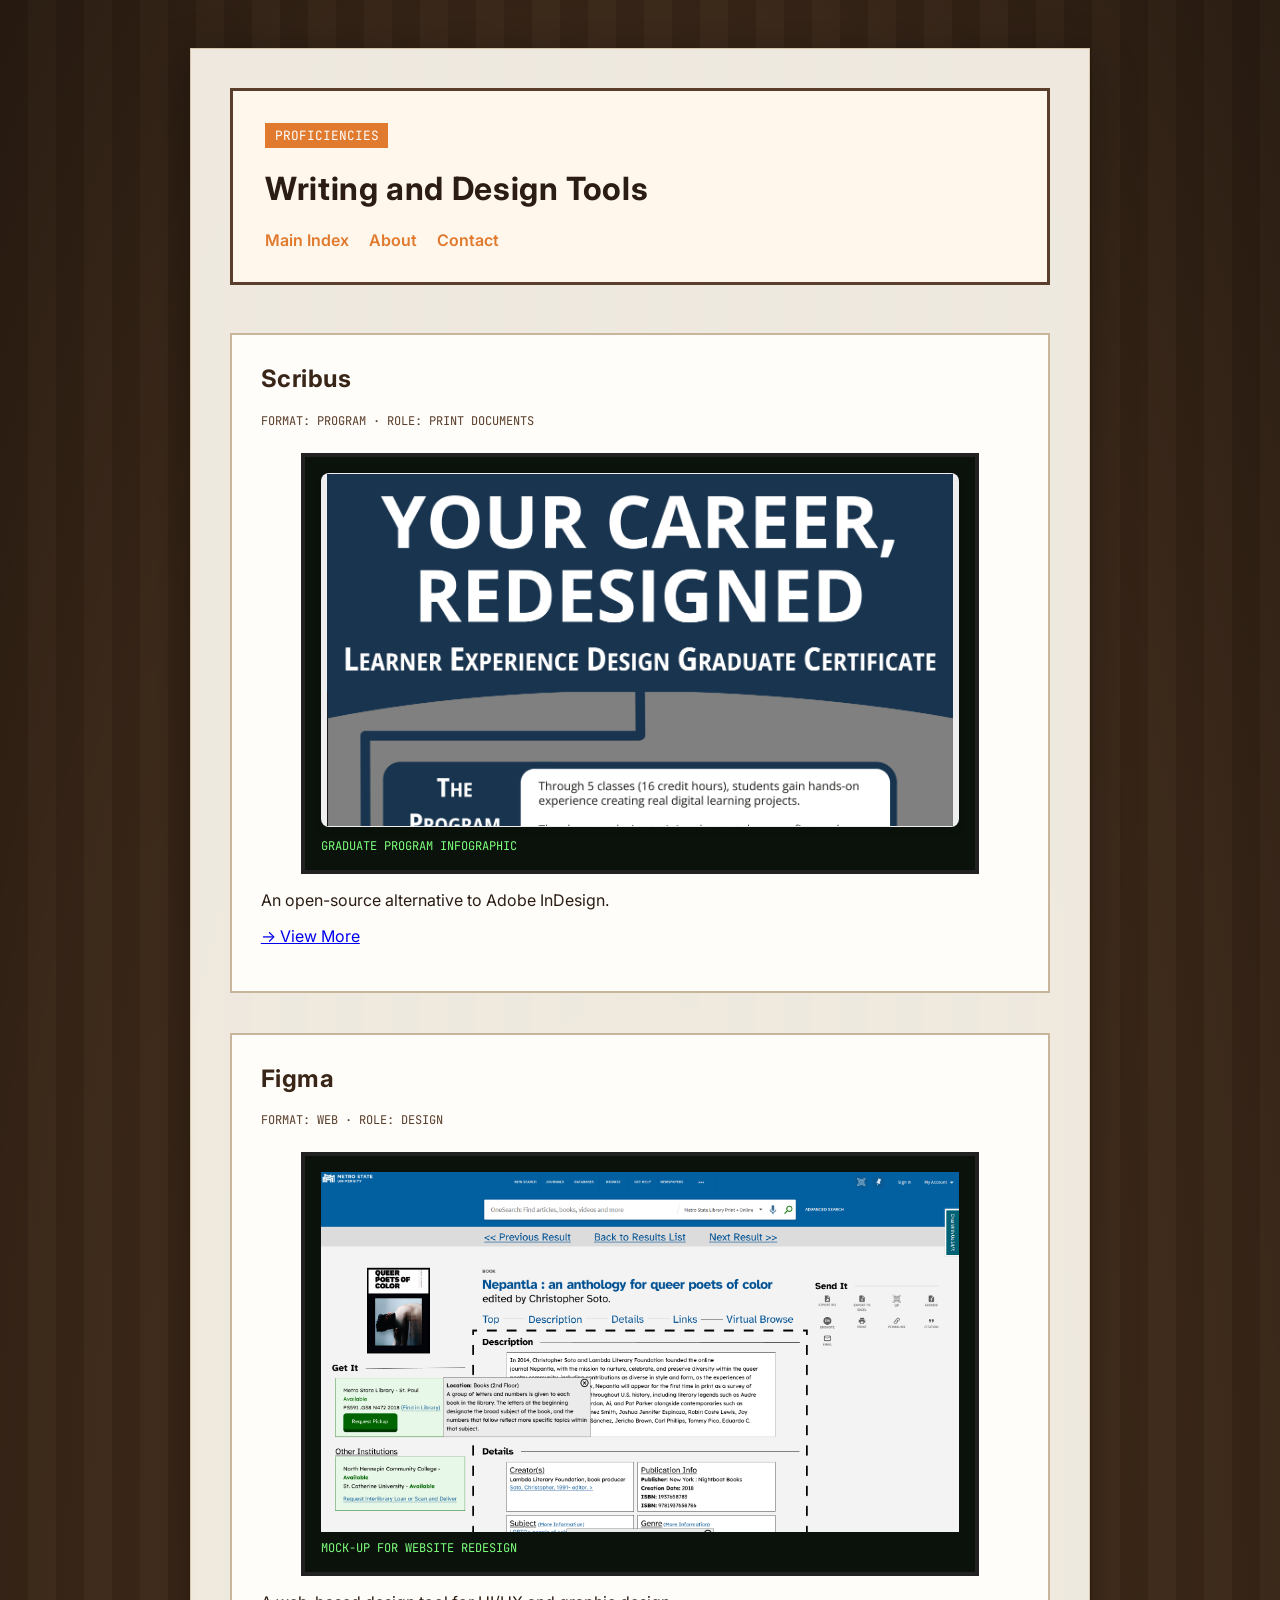
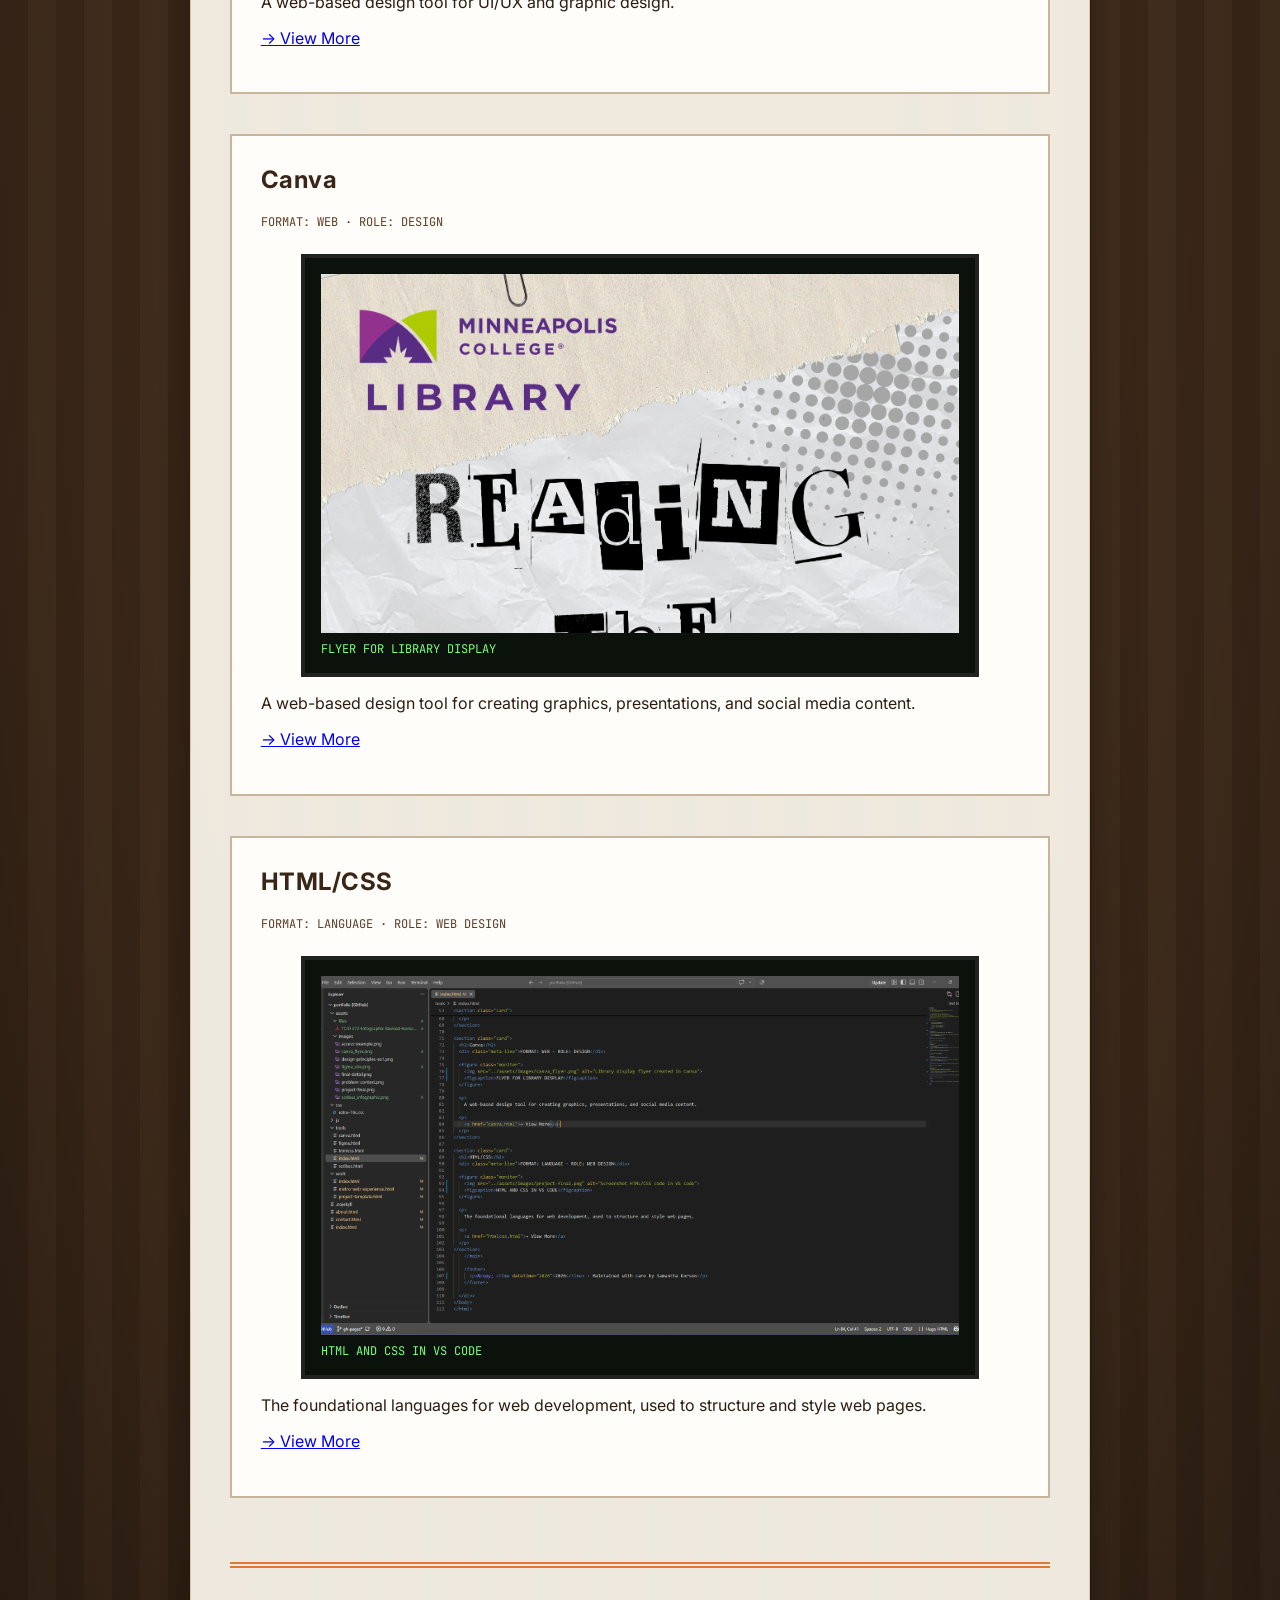
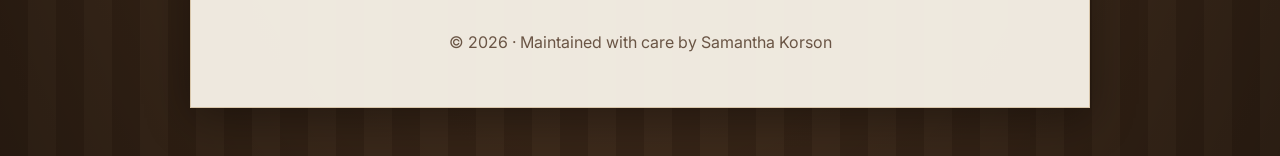
==== tools/index.html @ b6531eea "First attempt at popover images" ====
<!DOCTYPE html>
<html lang="en">
<head>
  <meta charset="UTF-8">
  <meta name="viewport" content="width=device-width, initial-scale=1">

  <title>Writing and Design Tools</title>

  <link rel="stylesheet" href="../css/retro-70s.css">

  <link rel="preconnect" href="https://fonts.googleapis.com">
  <link rel="preconnect" href="https://fonts.gstatic.com" crossorigin>
  <link
    href="https://fonts.googleapis.com/css2?family=Inter:wght@400;600&family=JetBrains+Mono&display=swap"
    rel="stylesheet">
  <script src="../js/retro-effects.js" defer></script>
</head>

<body>
  <div class="container">

    <header class="project-header">
      <span class="stamp">PROFICIENCIES</span>
      <h1>Writing and Design Tools</h1>

      <nav>
        <a href="../index.html">Main Index</a>
        <a href="../about.html">About</a>
        <a href="../contact.html">Contact</a>
      </nav>
    </header>

    <main>

<section class="card">
  <h2>Scribus</h2>
  <div class="meta-line">FORMAT: PROGRAM · ROLE: PRINT DOCUMENTS</div>

  <figure class="monitor">
    <button class="cropped_img" popovertarget="scribus-popover"><img src="../assets/images/scribus_infographic.png" alt="Infographic created in Scribus"></button>
    <figcaption>GRADUATE PROGRAM INFOGRAPHIC</figcaption>
  </figure>
  <div id="scribus-popover" popover>
    <img src="../assets/images/scribus_infographic.png" alt="Infographic created in Scribus">
  </div>

  <p>
    An open-source alternative to Adobe InDesign.
  </p>

  <p>
    <a href="scribus.html">→ View More</a>
  </p>
</section>

<section class="card">
  <h2>Figma</h2>
  <div class="meta-line">FORMAT: WEB · ROLE: DESIGN</div>

  <figure class="monitor">
    <img src="../assets/images/figma_site.png" alt="Website redesign mock-up created in Figma">
    <figcaption>MOCK-UP FOR WEBSITE REDESIGN</figcaption>
  </figure>

  <p>
    A web-based design tool for UI/UX and graphic design.
  </p>

  <p>
    <a href="figma.html">→ View More</a>
  </p>
</section>

<section class="card">
  <h2>Canva</h2>
  <div class="meta-line">FORMAT: WEB · ROLE: DESIGN</div>

  <figure class="monitor">
    <img src="../assets/images/canva_flyer.png" alt="Library display flyer created in Canva">
    <figcaption>FLYER FOR LIBRARY DISPLAY</figcaption>
  </figure>

  <p>
    A web-based design tool for creating graphics, presentations, and social media content.

  <p>
    <a href="canva.html">→ View More</a>
  </p>
</section>

<section class="card">
  <h2>HTML/CSS</h2>
  <div class="meta-line">FORMAT: LANGUAGE · ROLE: WEB DESIGN</div>

  <figure class="monitor">
    <img src="../assets/images/html_site.png" alt="Screenshot HTML/CSS code in VS Code">
    <figcaption>HTML AND CSS IN VS CODE</figcaption>
  </figure>

  <p>
    The foundational languages for web development, used to structure and style web pages.

  <p>
    <a href="htmlcss.html">→ View More</a>
  </p>
</section>
    </main>

    <footer>
      <p>&copy; <time datetime="2026">2026</time> · Maintained with care by Samantha Korson</p>
    </footer>

  </div>
</body>
</html>
---- css/retro-70s.css ----
:root {
  --paper: #f6f1e7;
  --brown: #5a3e2b;
  --dark-brown: #3a2618;
  --orange: #e07a2f;
  --border: #c9b59b;

  --monitor-bg: #0b120b;
  --monitor-green: #7cff7c;

  --text: #2b1d14;
}

/* ================= BASE ================= */

* {
  box-sizing: border-box;
}

body {
  margin: 0;
  font-family: Inter, system-ui, sans-serif;
  color: var(--text);

  /* 70s basement: wood paneling + dim lighting */
  background:
    radial-gradient(
      ellipse at center,
      rgba(0, 0, 0, 0.05) 0%,
      rgba(0, 0, 0, 0.3) 70%,
      rgba(0, 0, 0, 0.5) 100%
    ),
    repeating-linear-gradient(
      90deg,
      #4b321f 0px,
      #4b321f 28px,
      #553b26 28px,
      #553b26 56px
    );
}


h1, h2 {
  letter-spacing: 0.02em;
}

/* ================= CONTAINER ================= */

.container {
  max-width: 900px;
  margin: 3rem auto;
  padding: 2.5rem;
  background: rgba(246, 241, 231, 0.96);

  box-shadow:
    0 10px 40px rgba(0, 0, 0, 0.35),
    inset 0 0 0 1px #d8c6aa;
}

/* ================= HEADER ================= */

.project-header {
  border: 3px solid var(--brown);
  padding: 2rem;
  background: #fff7eb;
  margin-bottom: 3rem;
}

.stamp {
  font-family: "JetBrains Mono", monospace;
  background: var(--orange);
  color: white;
  padding: 0.25rem 0.6rem;
  font-size: 0.8rem;
  display: inline-block;
}

.subtitle {
  font-size: 1.05rem;
}

.metadata {
  display: flex;
  flex-wrap: wrap;
  gap: 1rem;
  margin: 1rem 0;
  font-family: "JetBrains Mono", monospace;
  font-size: 0.8rem;
}

nav a {
  color: var(--orange);
  text-decoration: none;
  font-weight: 600;
  margin-right: 1rem;
}

/* ================= CARDS ================= */

.card {
  background: #fffdf9;
  border: 2px solid var(--border);
  padding: 1.8rem;
  margin-bottom: 2.5rem;
}

.card h2 {
  margin-top: 0;
  color: var(--dark-brown);
}

/* ================= META LINE ================= */

.meta-line {
  font-family: "JetBrains Mono", monospace;
  font-size: 0.75rem;
  color: var(--brown);
  margin-bottom: 1rem;
}

/* ================= MONITOR ================= */

.monitor {
  background: var(--monitor-bg);
  border: 4px solid #222;
  padding: 1rem;
  margin-top: 1.5rem;
}

.monitor img {
  width: 100%;
  box-sizing: border-box;
  aspect-ratio: 16 / 9;
  object-fit: cover;
  object-position: top;
  display: block;
}

.cropped_img {
  width: fit-content;
  height: fit-content;
  border: none;
  border-radius: 0.5rem;
  box-shadow: 0 4px 6px rgba(0,0,0,0.1);
}

.monitor figcaption {
  font-family: "JetBrains Mono", monospace;
  font-size: 0.75rem;
  color: var(--monitor-green);
  margin-top: 0.5rem;
}

/* ================= FOOTER ================= */

footer {
  text-align: center;
  margin-top: 4rem;
  padding-top: 3rem;
  border-top: 6px double var(--orange);
  color: #6a5545;
}
``
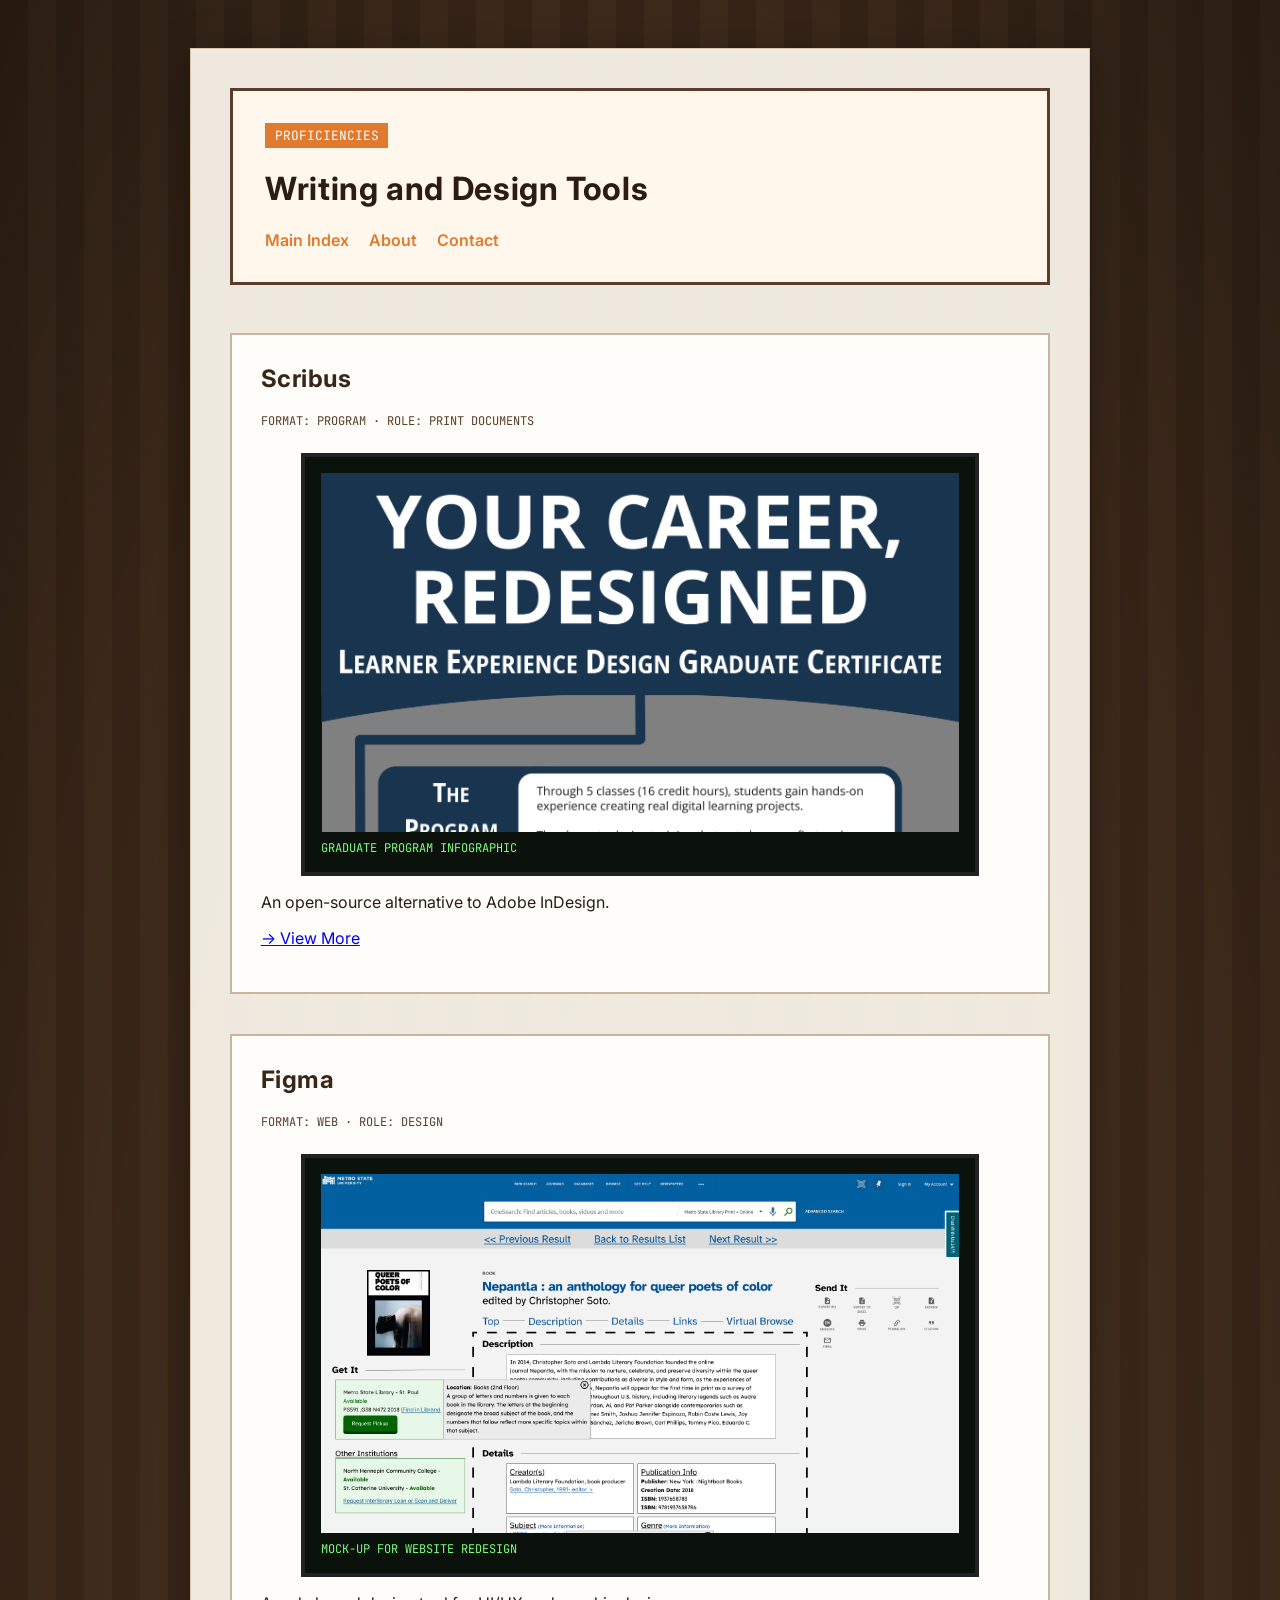
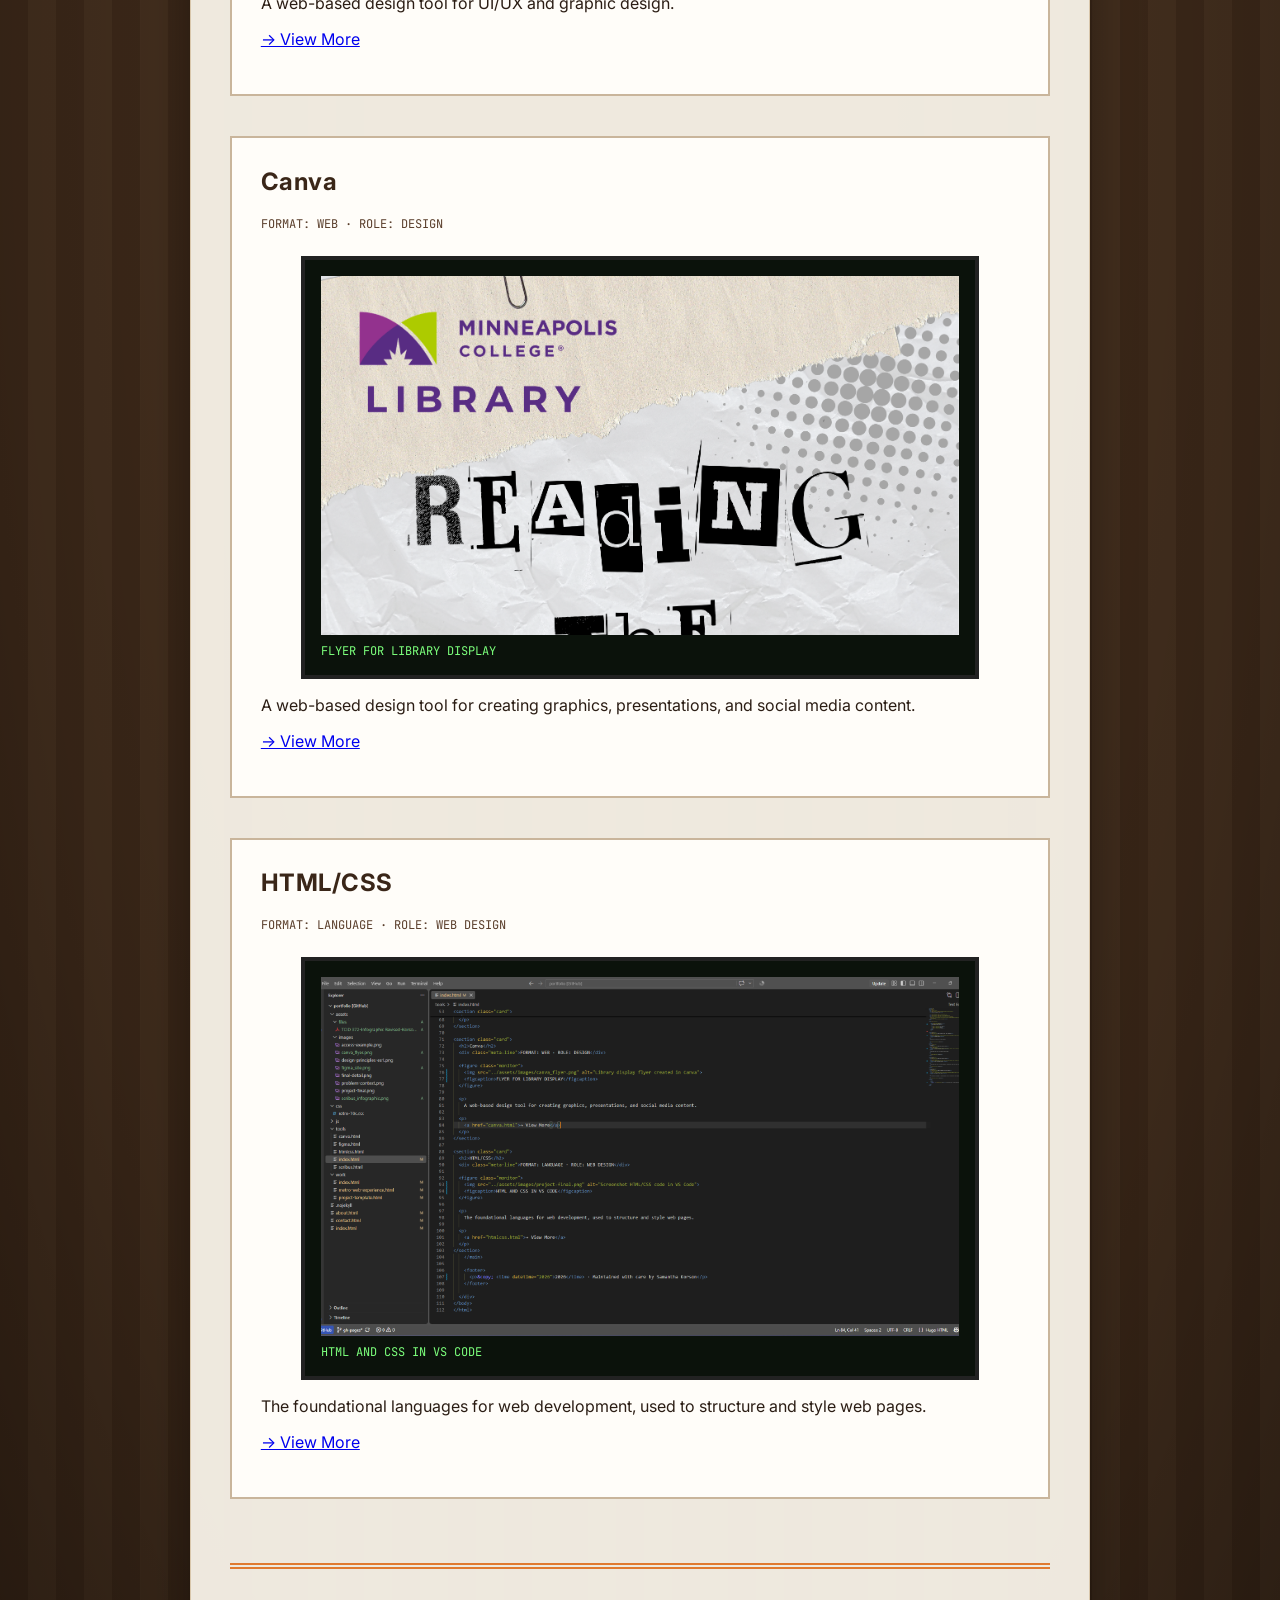
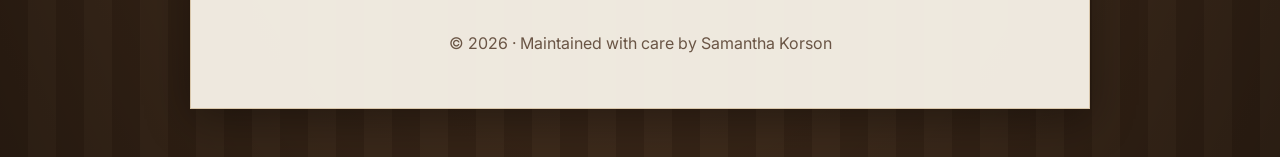
==== commit 82b7e3e7: "Third attempt" ====
--- a/tools/index.html
+++ b/tools/index.html
@@ -37,12 +37,9 @@
   <div class="meta-line">FORMAT: PROGRAM · ROLE: PRINT DOCUMENTS</div>
 
   <figure class="monitor">
-    <button class="cropped_img" popovertarget="scribus-popover"><img src="../assets/images/scribus_infographic.png" alt="Infographic created in Scribus"></button>
+    <img src="../assets/images/scribus_infographic.png" alt="Infographic created in Scribus">
     <figcaption>GRADUATE PROGRAM INFOGRAPHIC</figcaption>
   </figure>
-  <div id="scribus-popover" popover>
-    <img src="../assets/images/scribus_infographic.png" alt="Infographic created in Scribus">
-  </div>
 
   <p>
     An open-source alternative to Adobe InDesign.
--- a/css/retro-70s.css
+++ b/css/retro-70s.css
@@ -136,12 +136,8 @@
   display: block;
 }
 
-.cropped_img {
-  width: fit-content;
-  height: fit-content;
-  border: none;
-  border-radius: 0.5rem;
-  box-shadow: 0 4px 6px rgba(0,0,0,0.1);
+.monitor img:focus {
+  object-fit: none;
 }
 
 .monitor figcaption {
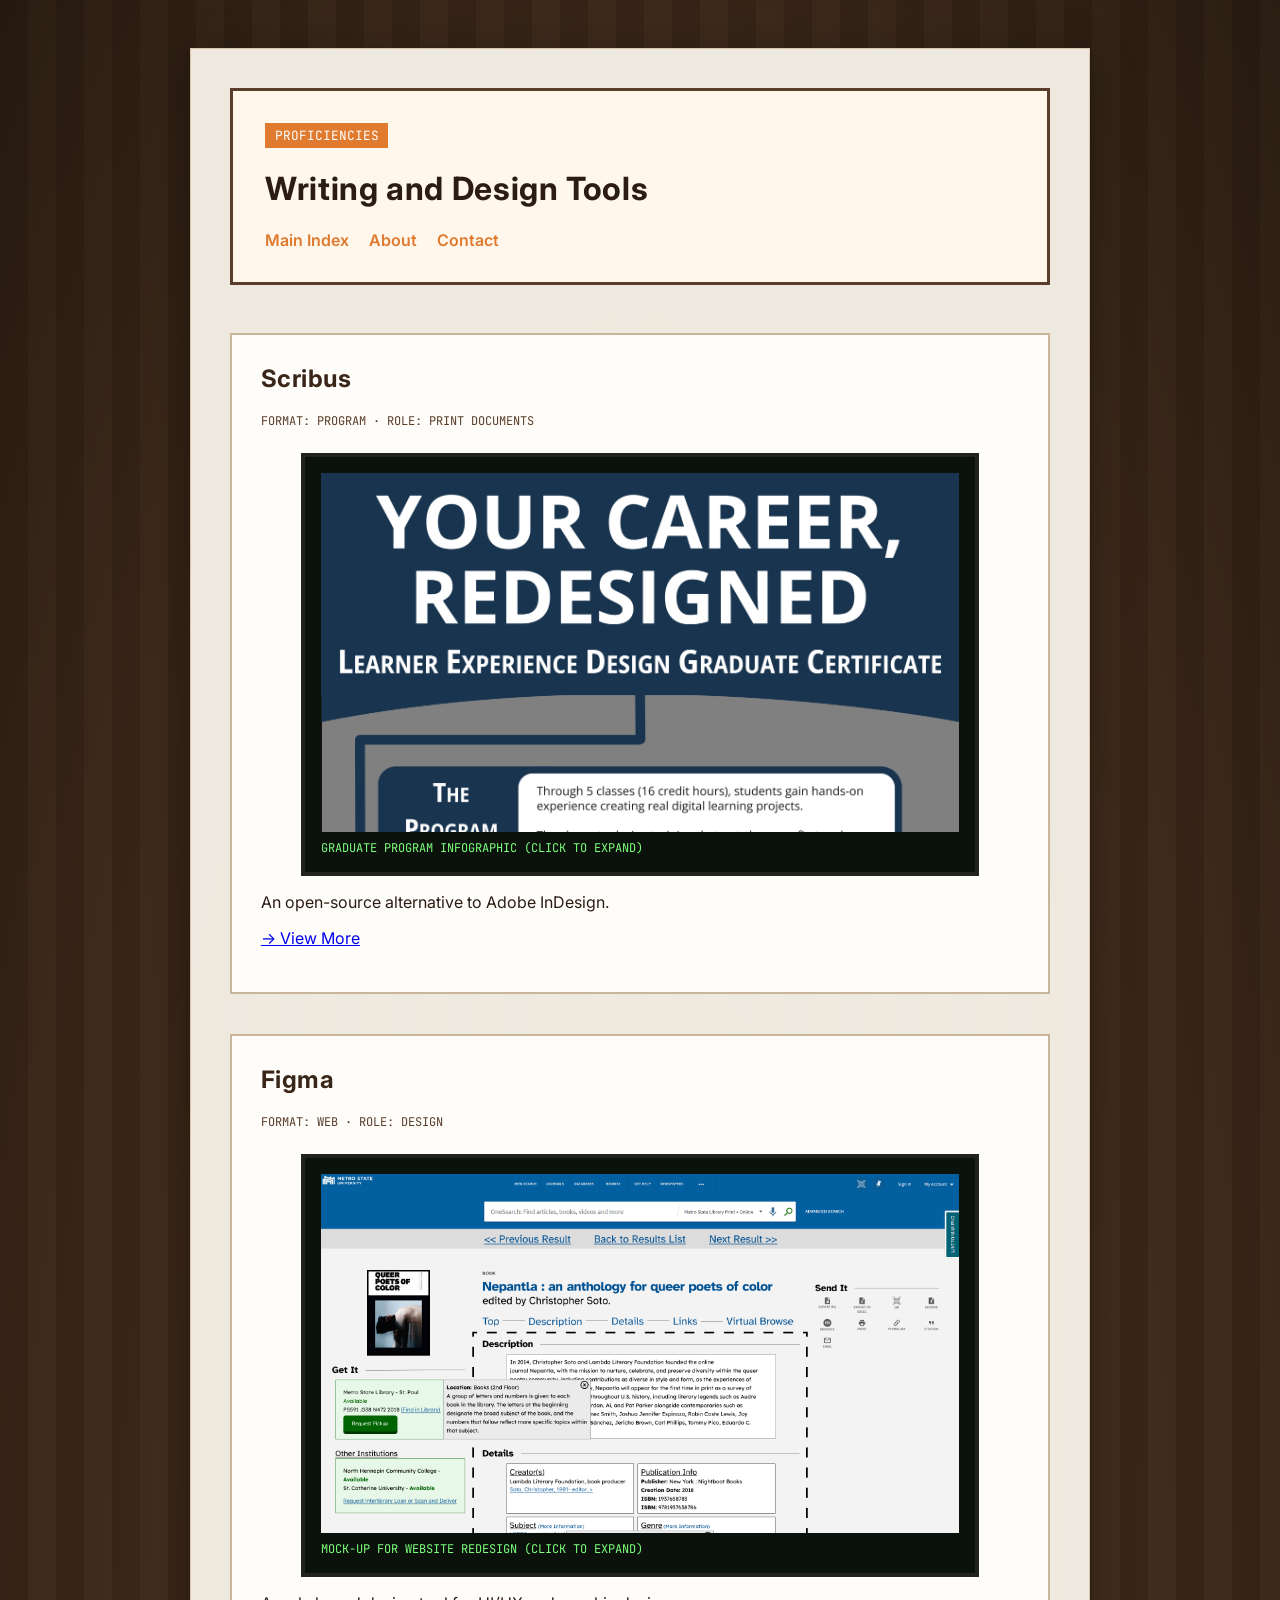
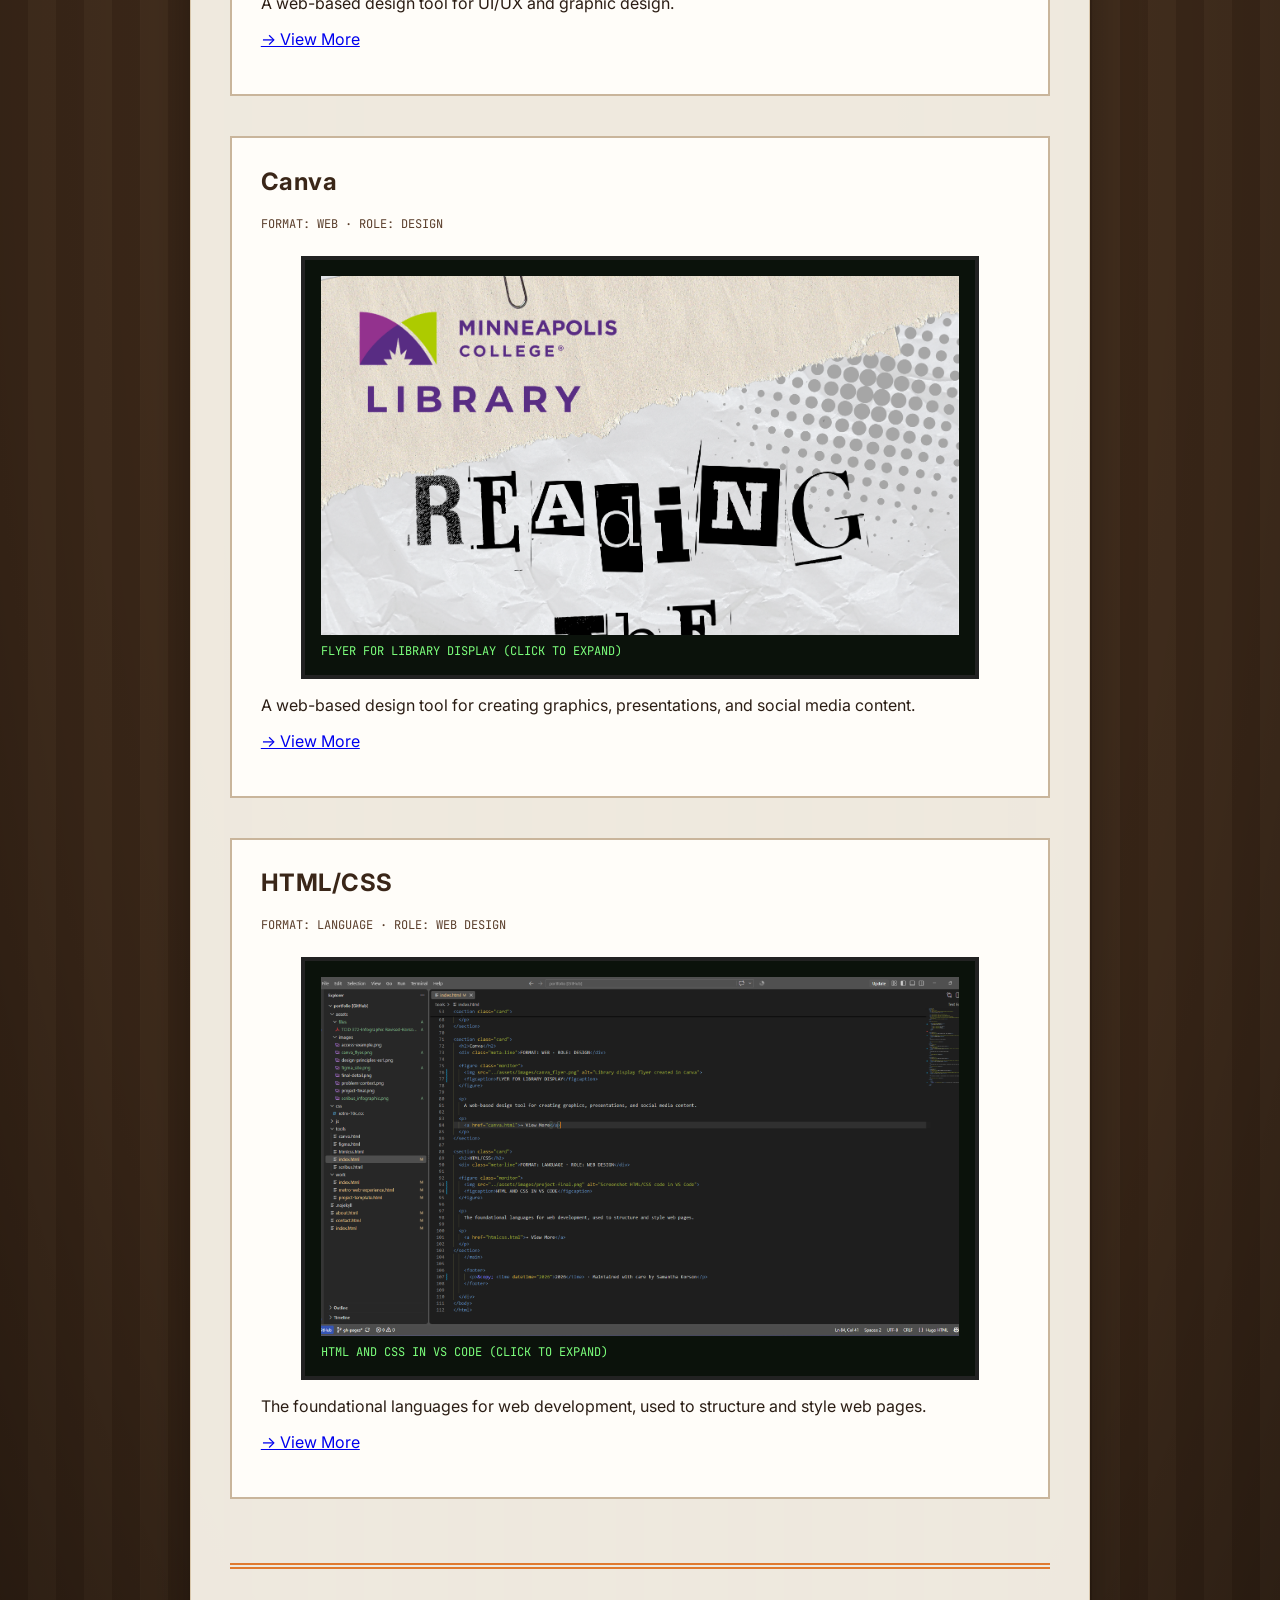
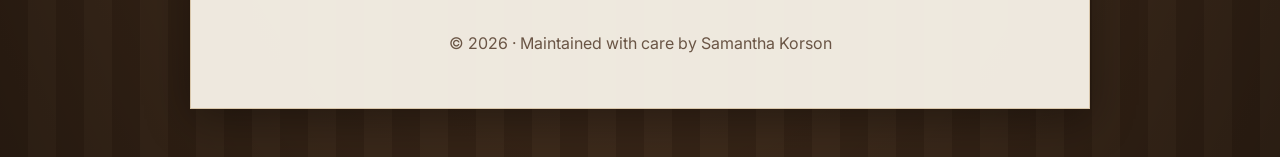
==== commit 1be69179: "Adding popover to all images" ====
--- a/tools/index.html
+++ b/tools/index.html
@@ -37,8 +37,8 @@
   <div class="meta-line">FORMAT: PROGRAM · ROLE: PRINT DOCUMENTS</div>
 
   <figure class="monitor">
-    <img src="../assets/images/scribus_infographic.png" alt="Infographic created in Scribus">
-    <figcaption>GRADUATE PROGRAM INFOGRAPHIC</figcaption>
+    <input type="checkbox" id="img_popover"><label class="check" for="img_popover"><img src="../assets/images/scribus_infographic.png" alt="Infographic created in Scribus"></label>
+    <figcaption>GRADUATE PROGRAM INFOGRAPHIC (CLICK TO EXPAND)</figcaption>
   </figure>
 
   <p>
@@ -55,8 +55,8 @@
   <div class="meta-line">FORMAT: WEB · ROLE: DESIGN</div>
 
   <figure class="monitor">
-    <img src="../assets/images/figma_site.png" alt="Website redesign mock-up created in Figma">
-    <figcaption>MOCK-UP FOR WEBSITE REDESIGN</figcaption>
+    <input type="checkbox" id="img_popover"><label class="check" for="img_popover"><img src="../assets/images/figma_site.png" alt="Website redesign mock-up created in Figma"></label>
+    <figcaption>MOCK-UP FOR WEBSITE REDESIGN (CLICK TO EXPAND)</figcaption>
   </figure>
 
   <p>
@@ -73,8 +73,8 @@
   <div class="meta-line">FORMAT: WEB · ROLE: DESIGN</div>
 
   <figure class="monitor">
-    <img src="../assets/images/canva_flyer.png" alt="Library display flyer created in Canva">
-    <figcaption>FLYER FOR LIBRARY DISPLAY</figcaption>
+    <input type="checkbox" id="img_popover"><label class="check" for="img_popover"><img src="../assets/images/canva_flyer.png" alt="Library display flyer created in Canva"></label>
+    <figcaption>FLYER FOR LIBRARY DISPLAY (CLICK TO EXPAND)</figcaption>
   </figure>
 
   <p>
@@ -90,8 +90,8 @@
   <div class="meta-line">FORMAT: LANGUAGE · ROLE: WEB DESIGN</div>
 
   <figure class="monitor">
-    <img src="../assets/images/html_site.png" alt="Screenshot HTML/CSS code in VS Code">
-    <figcaption>HTML AND CSS IN VS CODE</figcaption>
+    <input type="checkbox" id="img_popover"><label class="check" for="img_popover"><img src="../assets/images/html_site.png" alt="Screenshot HTML/CSS code in VS Code"></label>
+    <figcaption>HTML AND CSS IN VS CODE (CLICK TO EXPAND)</figcaption>
   </figure>
 
   <p>
--- a/css/retro-70s.css
+++ b/css/retro-70s.css
@@ -136,8 +136,14 @@
   display: block;
 }
 
-.monitor img:focus {
-  object-fit: none;
+#img_popover {
+  display: none;
+}
+
+#img_popover:checked + label > img {
+  width: 100%;
+  aspect-ratio: auto;
+  object-fit: contain;
 }
 
 .monitor figcaption {
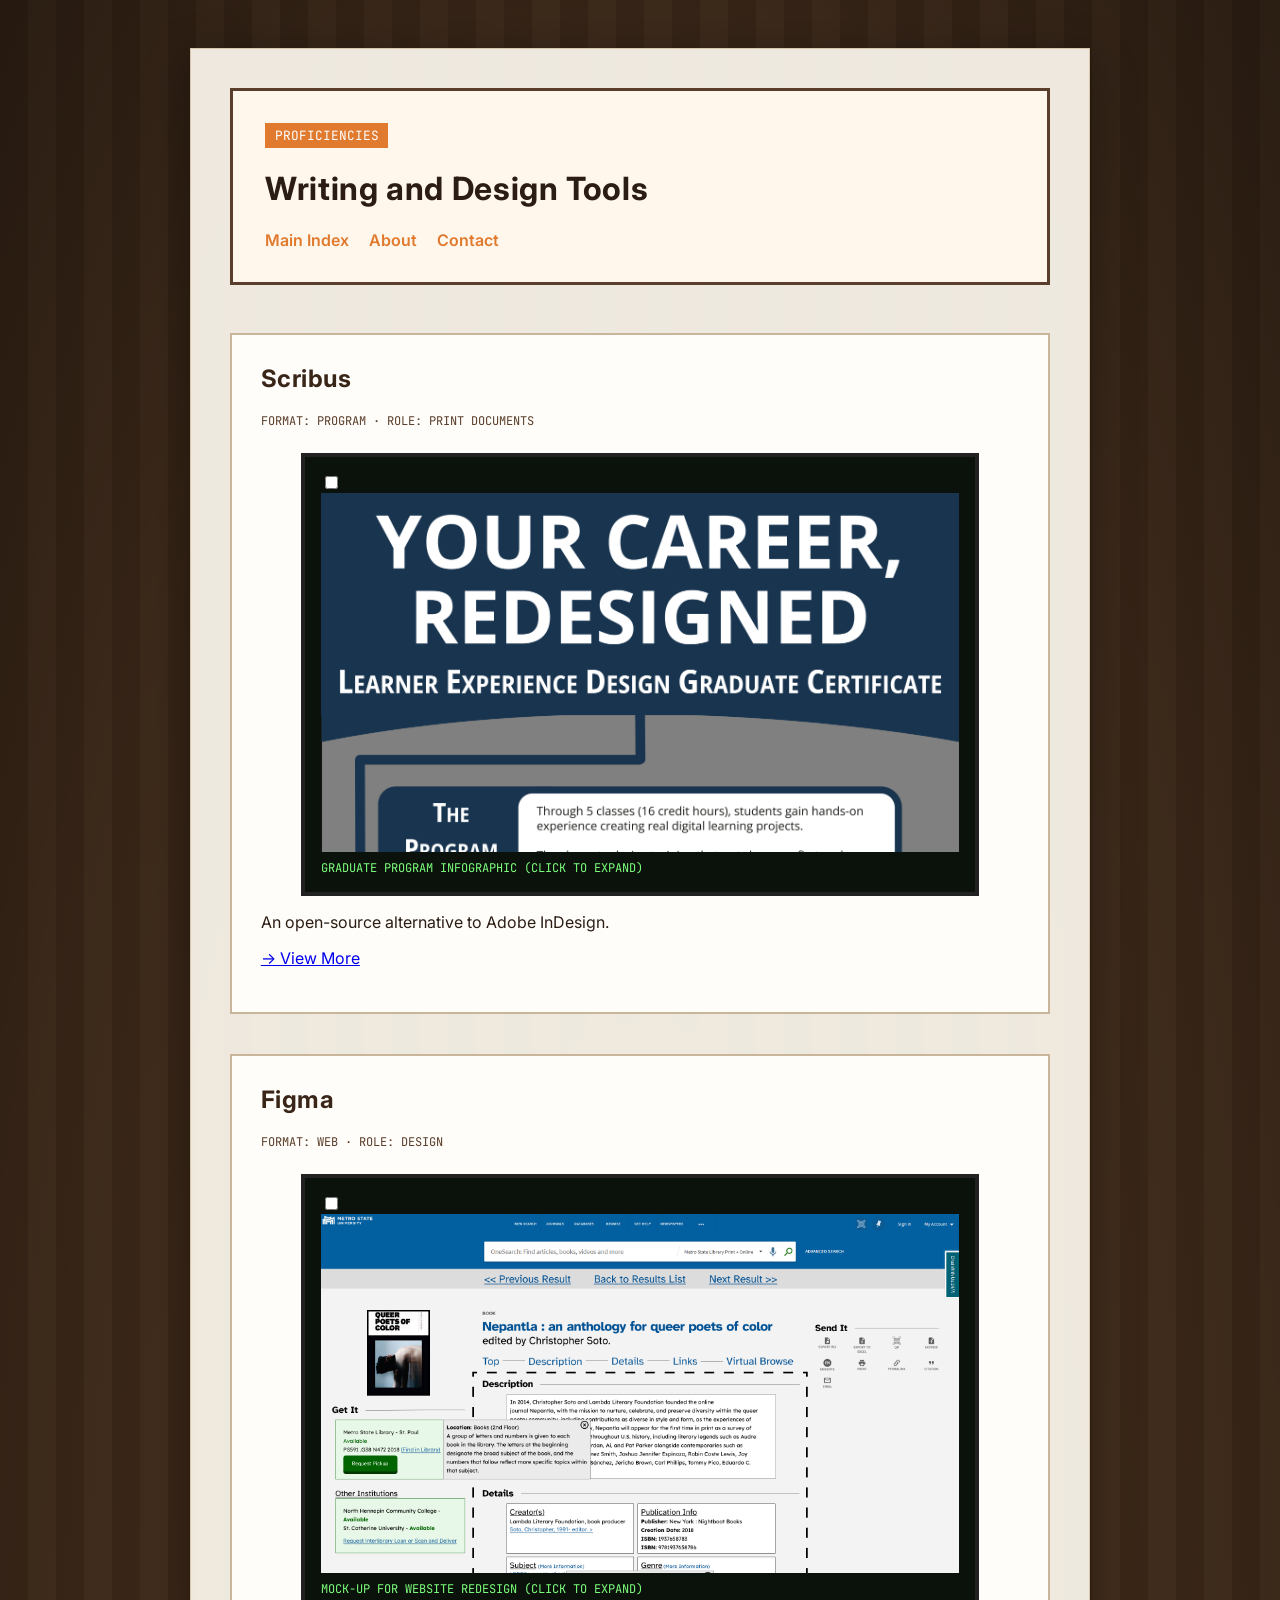
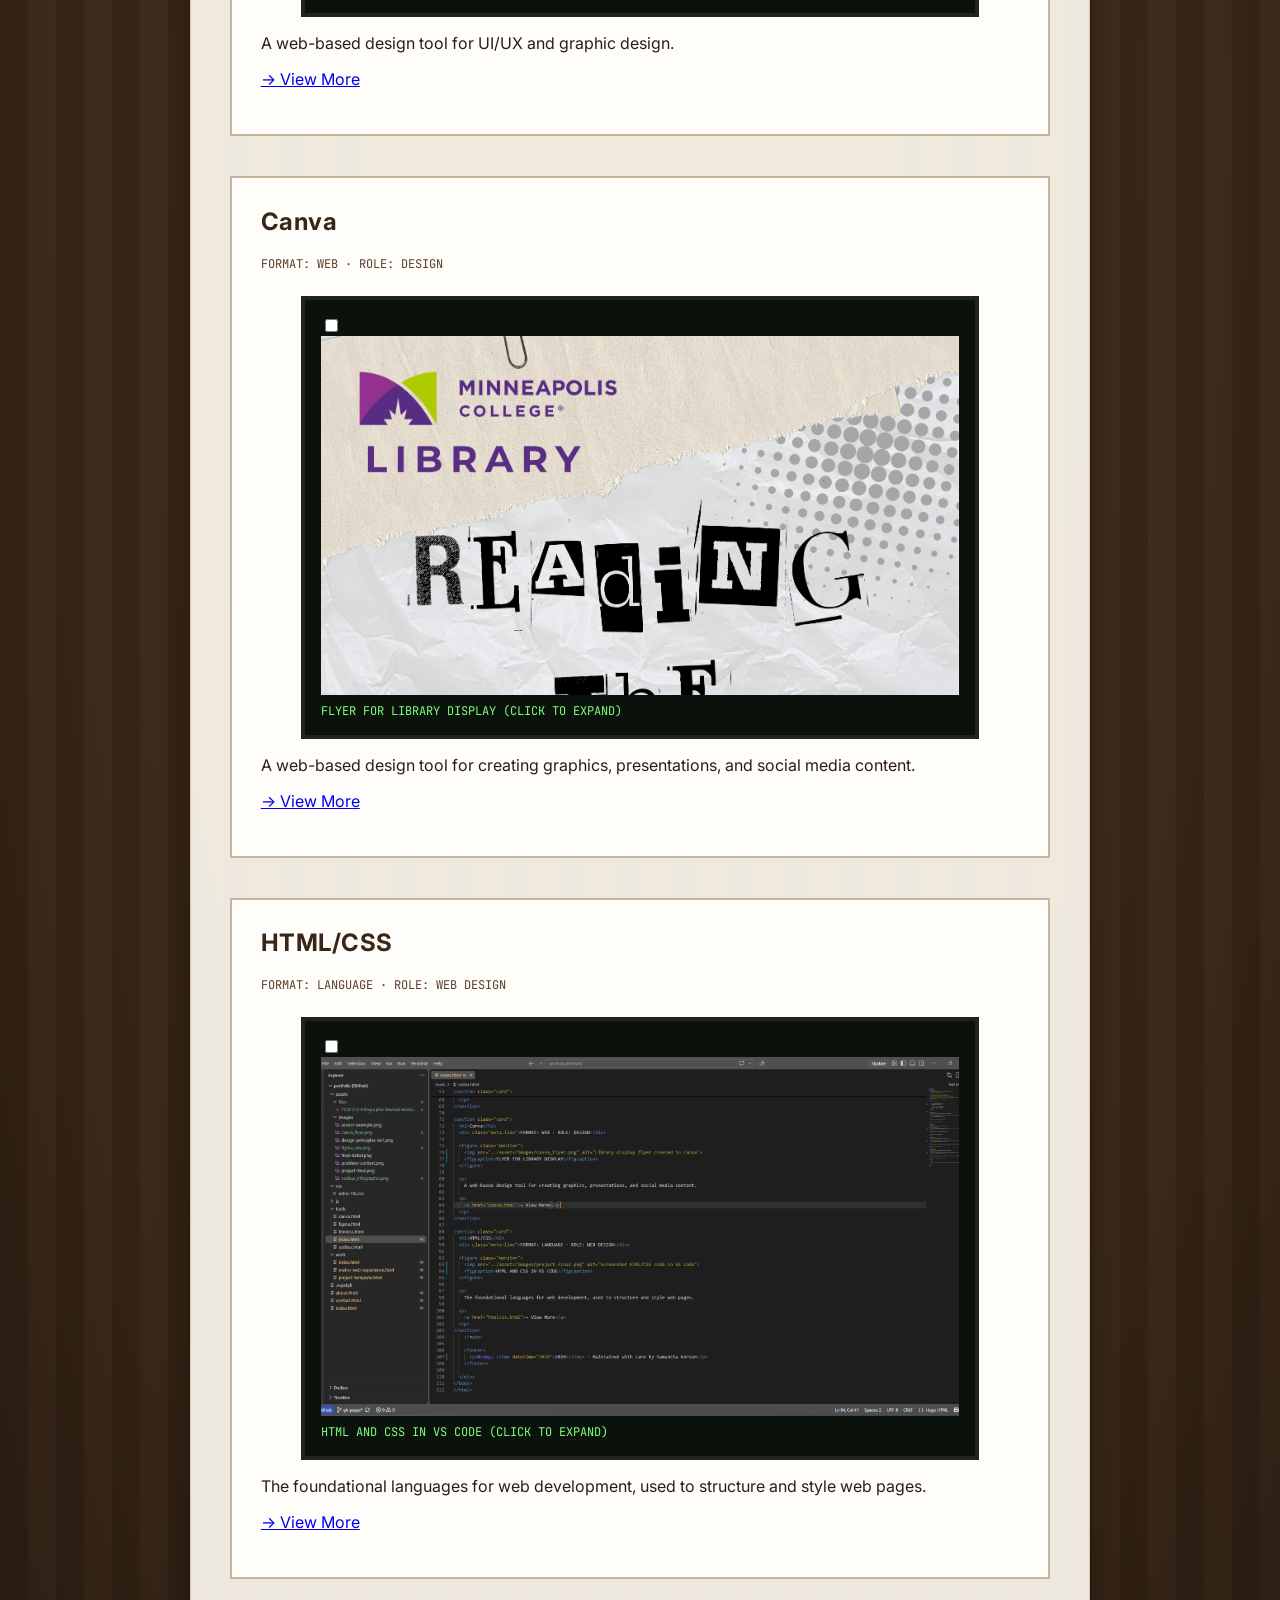
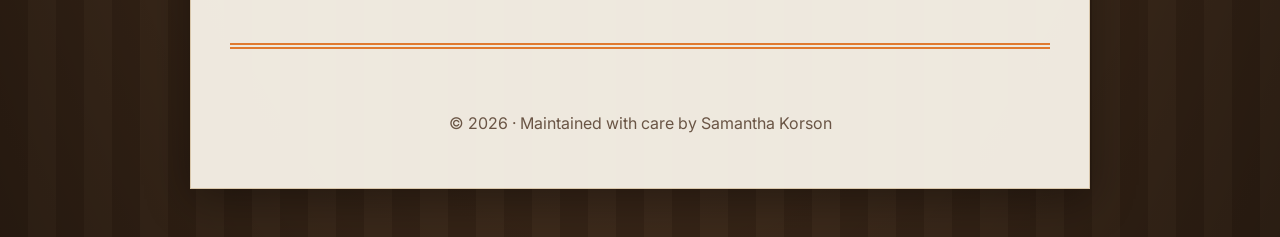
==== commit d9eb0251: "Corrected IDs and CSS for popover" ====
--- a/tools/index.html
+++ b/tools/index.html
@@ -37,7 +37,7 @@
   <div class="meta-line">FORMAT: PROGRAM · ROLE: PRINT DOCUMENTS</div>
 
   <figure class="monitor">
-    <input type="checkbox" id="img_popover"><label class="check" for="img_popover"><img src="../assets/images/scribus_infographic.png" alt="Infographic created in Scribus"></label>
+    <input type="checkbox" id="scribus_popover"><label class="check" for="scribus_popover"><img src="../assets/images/scribus_infographic.png" alt="Infographic created in Scribus"></label>
     <figcaption>GRADUATE PROGRAM INFOGRAPHIC (CLICK TO EXPAND)</figcaption>
   </figure>
 
@@ -55,7 +55,7 @@
   <div class="meta-line">FORMAT: WEB · ROLE: DESIGN</div>
 
   <figure class="monitor">
-    <input type="checkbox" id="img_popover"><label class="check" for="img_popover"><img src="../assets/images/figma_site.png" alt="Website redesign mock-up created in Figma"></label>
+    <input type="checkbox" id="figma_popover"><label class="check" for="figma_popover"><img src="../assets/images/figma_site.png" alt="Website redesign mock-up created in Figma"></label>
     <figcaption>MOCK-UP FOR WEBSITE REDESIGN (CLICK TO EXPAND)</figcaption>
   </figure>
 
@@ -73,7 +73,7 @@
   <div class="meta-line">FORMAT: WEB · ROLE: DESIGN</div>
 
   <figure class="monitor">
-    <input type="checkbox" id="img_popover"><label class="check" for="img_popover"><img src="../assets/images/canva_flyer.png" alt="Library display flyer created in Canva"></label>
+    <input type="checkbox" id="canva_popover"><label class="check" for="canva_popover"><img src="../assets/images/canva_flyer.png" alt="Library display flyer created in Canva"></label>
     <figcaption>FLYER FOR LIBRARY DISPLAY (CLICK TO EXPAND)</figcaption>
   </figure>
 
@@ -90,7 +90,7 @@
   <div class="meta-line">FORMAT: LANGUAGE · ROLE: WEB DESIGN</div>
 
   <figure class="monitor">
-    <input type="checkbox" id="img_popover"><label class="check" for="img_popover"><img src="../assets/images/html_site.png" alt="Screenshot HTML/CSS code in VS Code"></label>
+    <input type="checkbox" id="html_popover"><label class="check" for="html_popover"><img src="../assets/images/html_site.png" alt="Screenshot HTML/CSS code in VS Code"></label>
     <figcaption>HTML AND CSS IN VS CODE (CLICK TO EXPAND)</figcaption>
   </figure>
 
--- a/css/retro-70s.css
+++ b/css/retro-70s.css
@@ -140,7 +140,7 @@
   display: none;
 }
 
-#img_popover:checked + label > img {
+[id$="_popover"]:checked + label > img {
   width: 100%;
   aspect-ratio: auto;
   object-fit: contain;
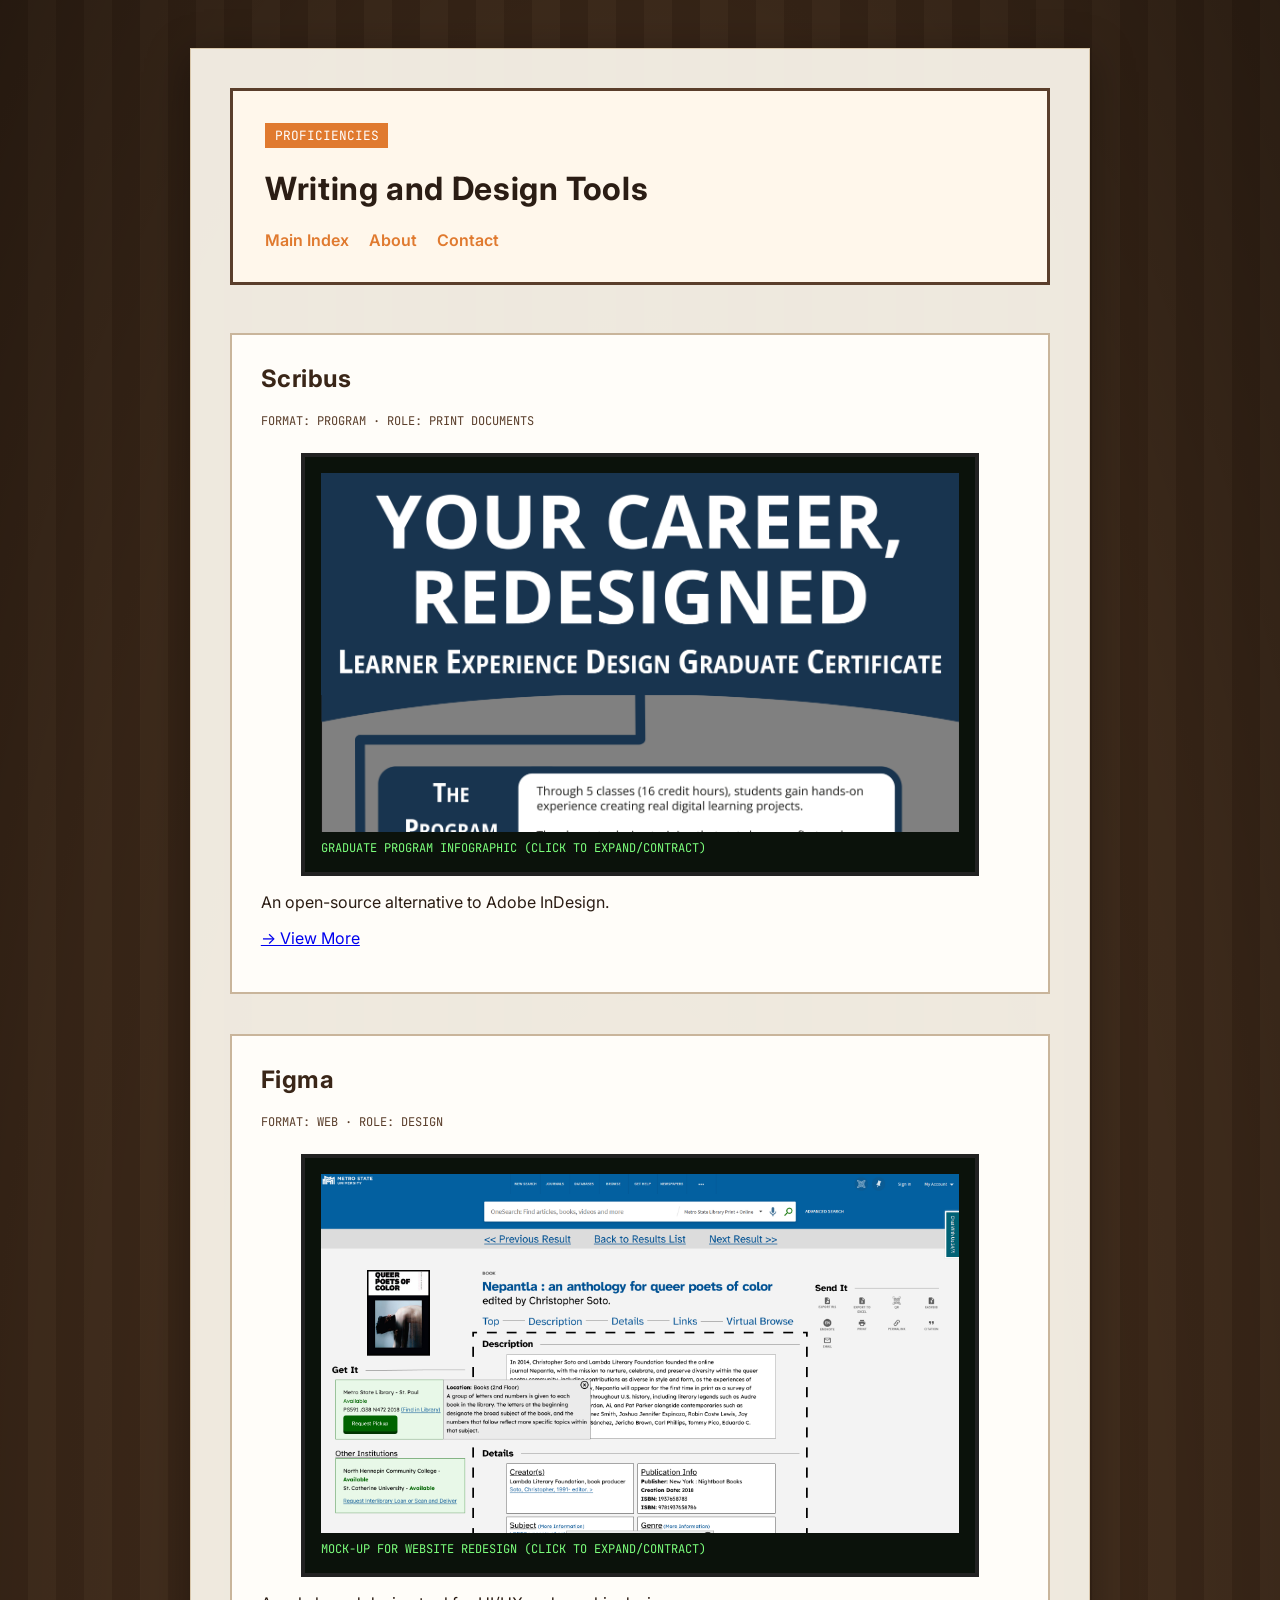
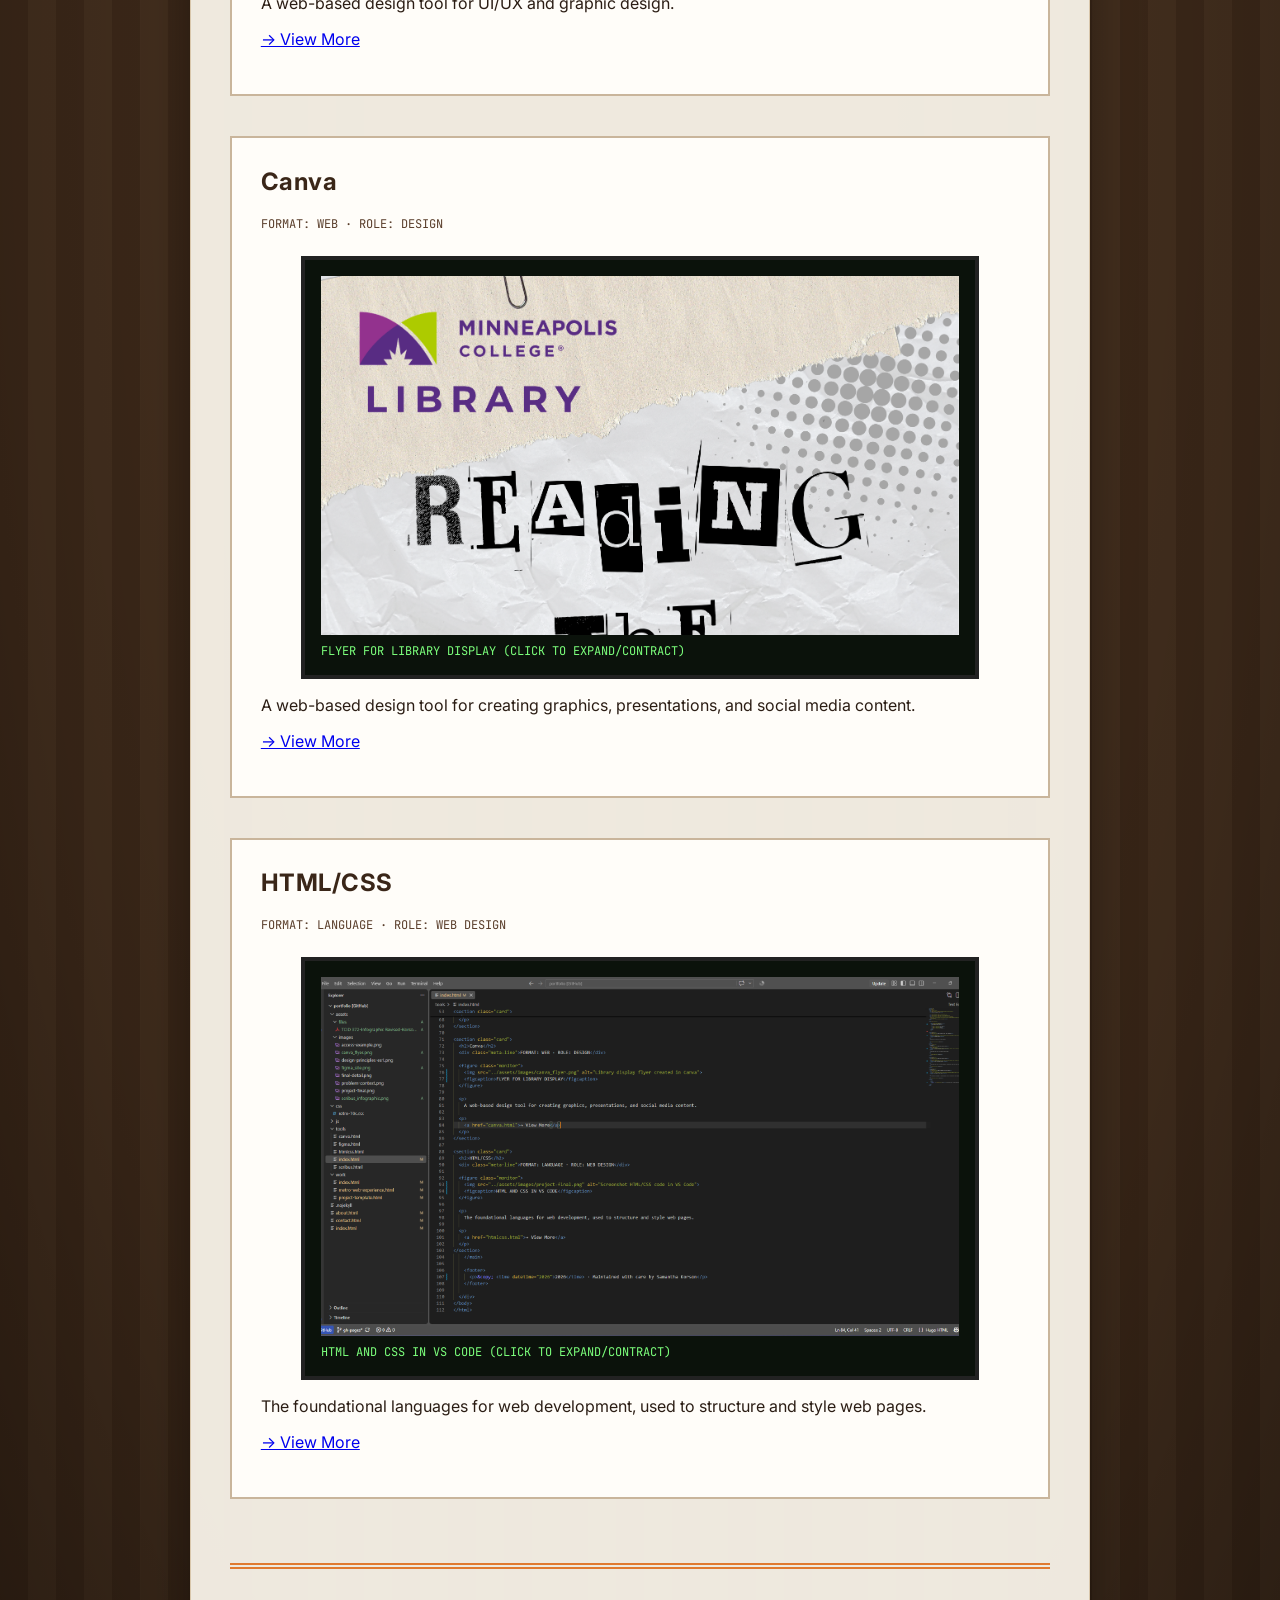
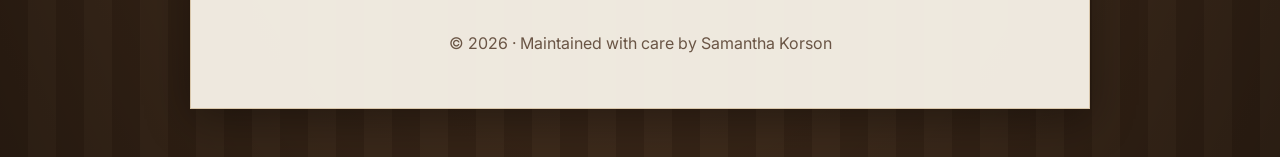
==== commit 2e545a66: "Verbiage update" ====
--- a/tools/index.html
+++ b/tools/index.html
@@ -38,7 +38,7 @@
 
   <figure class="monitor">
     <input type="checkbox" id="scribus_popover"><label class="check" for="scribus_popover"><img src="../assets/images/scribus_infographic.png" alt="Infographic created in Scribus"></label>
-    <figcaption>GRADUATE PROGRAM INFOGRAPHIC (CLICK TO EXPAND)</figcaption>
+    <figcaption>GRADUATE PROGRAM INFOGRAPHIC (CLICK TO EXPAND/CONTRACT)</figcaption>
   </figure>
 
   <p>
@@ -56,7 +56,7 @@
 
   <figure class="monitor">
     <input type="checkbox" id="figma_popover"><label class="check" for="figma_popover"><img src="../assets/images/figma_site.png" alt="Website redesign mock-up created in Figma"></label>
-    <figcaption>MOCK-UP FOR WEBSITE REDESIGN (CLICK TO EXPAND)</figcaption>
+    <figcaption>MOCK-UP FOR WEBSITE REDESIGN (CLICK TO EXPAND/CONTRACT)</figcaption>
   </figure>
 
   <p>
@@ -74,7 +74,7 @@
 
   <figure class="monitor">
     <input type="checkbox" id="canva_popover"><label class="check" for="canva_popover"><img src="../assets/images/canva_flyer.png" alt="Library display flyer created in Canva"></label>
-    <figcaption>FLYER FOR LIBRARY DISPLAY (CLICK TO EXPAND)</figcaption>
+    <figcaption>FLYER FOR LIBRARY DISPLAY (CLICK TO EXPAND/CONTRACT)</figcaption>
   </figure>
 
   <p>
@@ -91,7 +91,7 @@
 
   <figure class="monitor">
     <input type="checkbox" id="html_popover"><label class="check" for="html_popover"><img src="../assets/images/html_site.png" alt="Screenshot HTML/CSS code in VS Code"></label>
-    <figcaption>HTML AND CSS IN VS CODE (CLICK TO EXPAND)</figcaption>
+    <figcaption>HTML AND CSS IN VS CODE (CLICK TO EXPAND/CONTRACT)</figcaption>
   </figure>
 
   <p>
--- a/css/retro-70s.css
+++ b/css/retro-70s.css
@@ -136,7 +136,7 @@
   display: block;
 }
 
-#img_popover {
+[id$="_popover"] {
   display: none;
 }
 
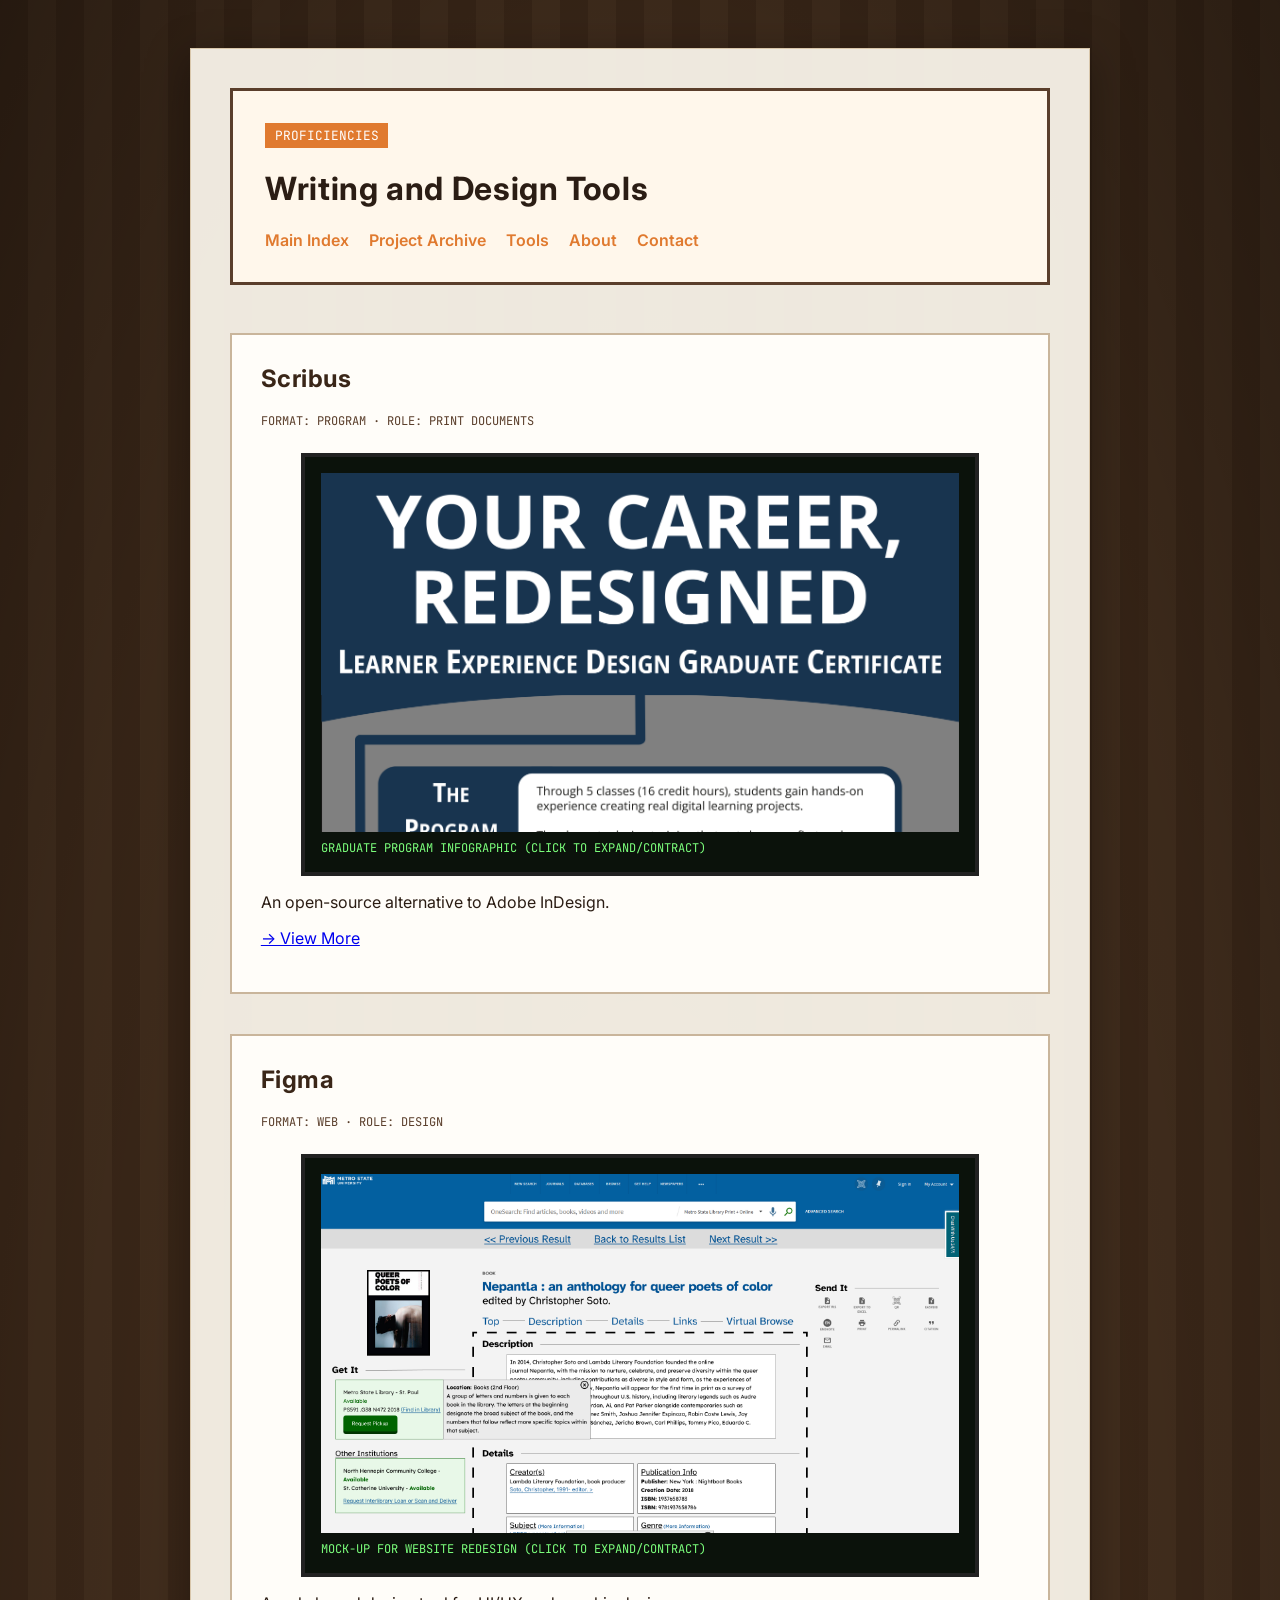
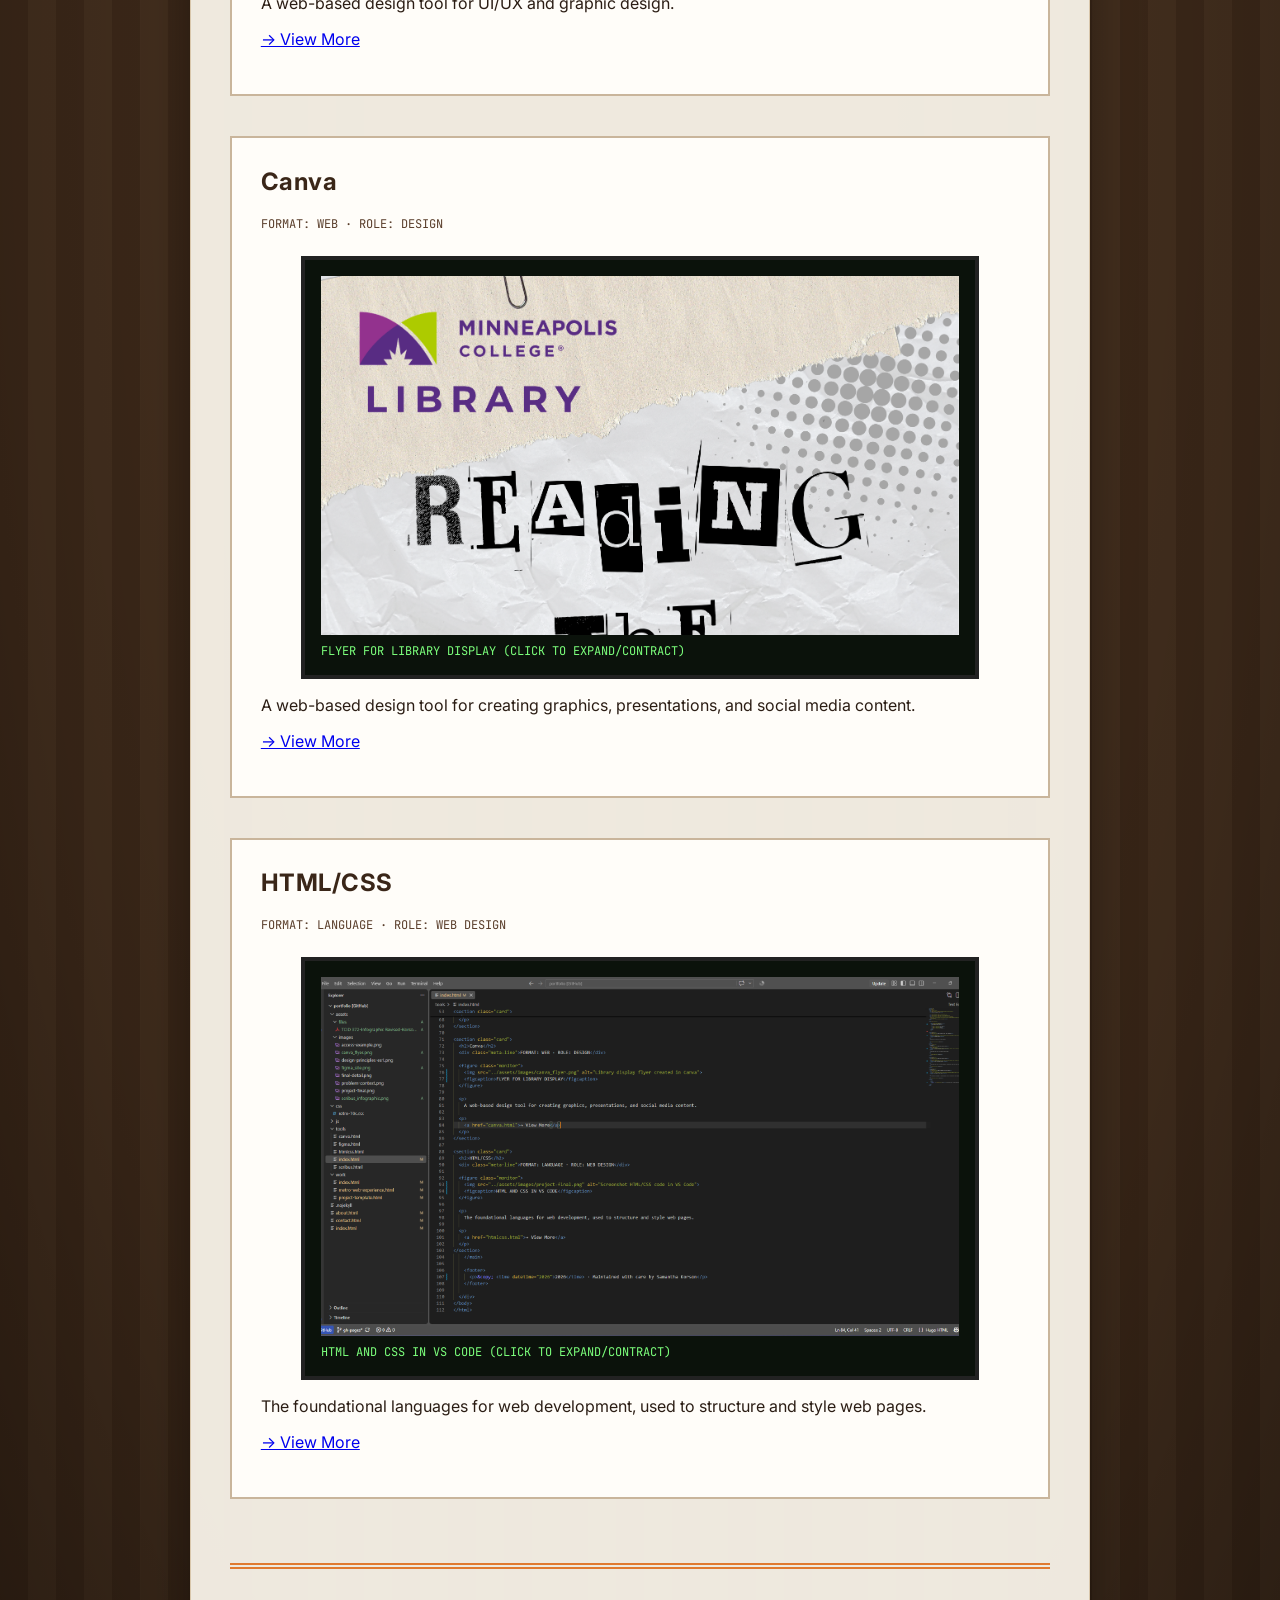
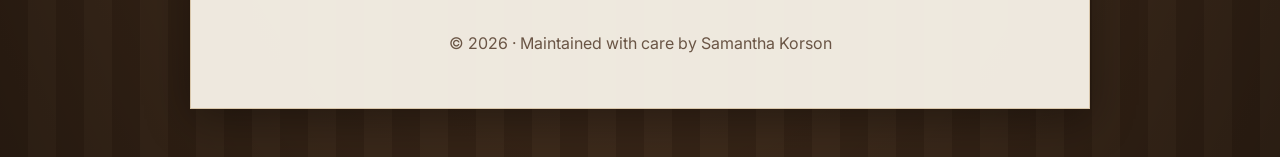
==== commit d6dce4d5: "Multiple changes to the tools index and subpages." ====
--- a/tools/index.html
+++ b/tools/index.html
@@ -19,12 +19,14 @@
 <body>
   <div class="container">
 
-    <header class="project-header">
+    <header class="page-header">
       <span class="stamp">PROFICIENCIES</span>
       <h1>Writing and Design Tools</h1>
 
       <nav>
         <a href="../index.html">Main Index</a>
+        <a href="../work/index.html">Project Archive</a>
+        <a href="index.html">Tools</a>
         <a href="../about.html">About</a>
         <a href="../contact.html">Contact</a>
       </nav>
--- a/css/retro-70s.css
+++ b/css/retro-70s.css
@@ -59,7 +59,7 @@
 
 /* ================= HEADER ================= */
 
-.project-header {
+.page-header {
   border: 3px solid var(--brown);
   padding: 2rem;
   background: #fff7eb;
@@ -153,6 +153,10 @@
   margin-top: 0.5rem;
 }
 
+.monitor a {
+  text-decoration: underline solid var(--monitor-green);
+}
+
 /* ================= FOOTER ================= */
 
 footer {
@@ -161,5 +165,4 @@
   padding-top: 3rem;
   border-top: 6px double var(--orange);
   color: #6a5545;
-}
-``+}
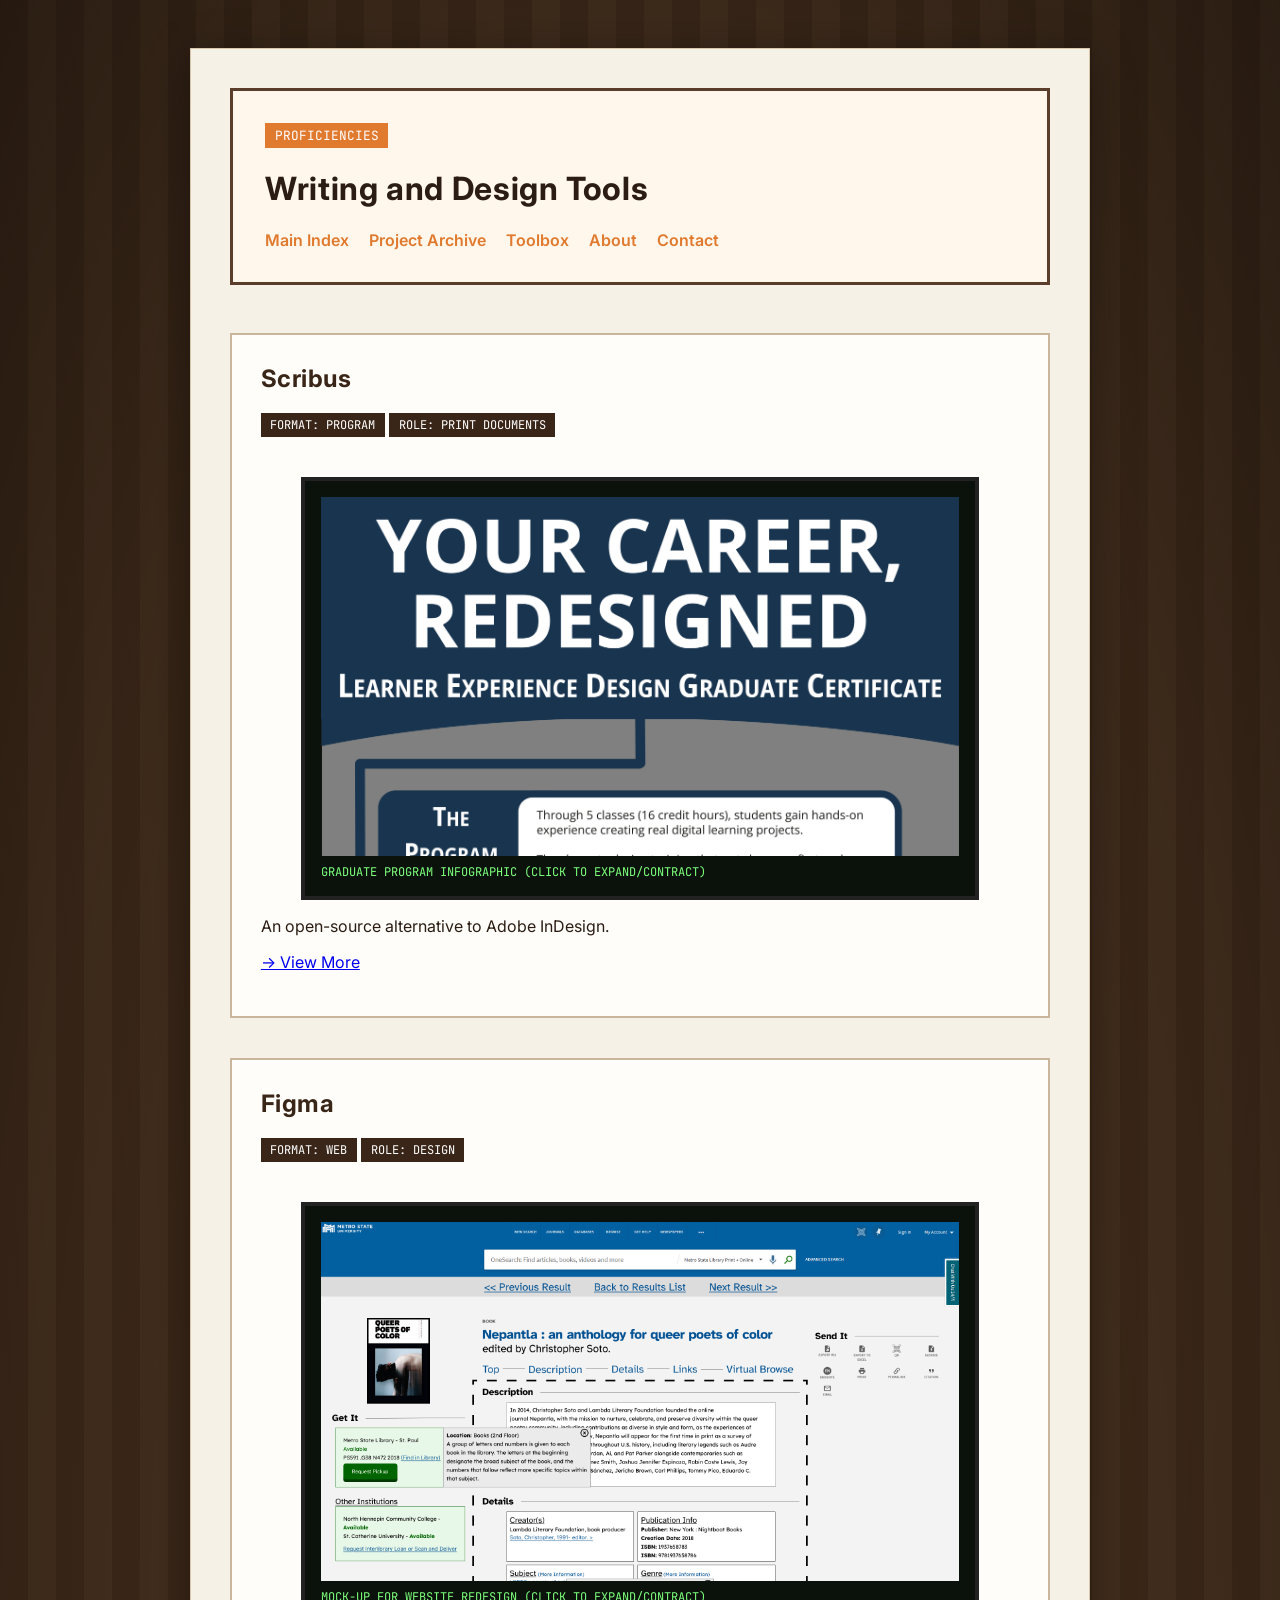
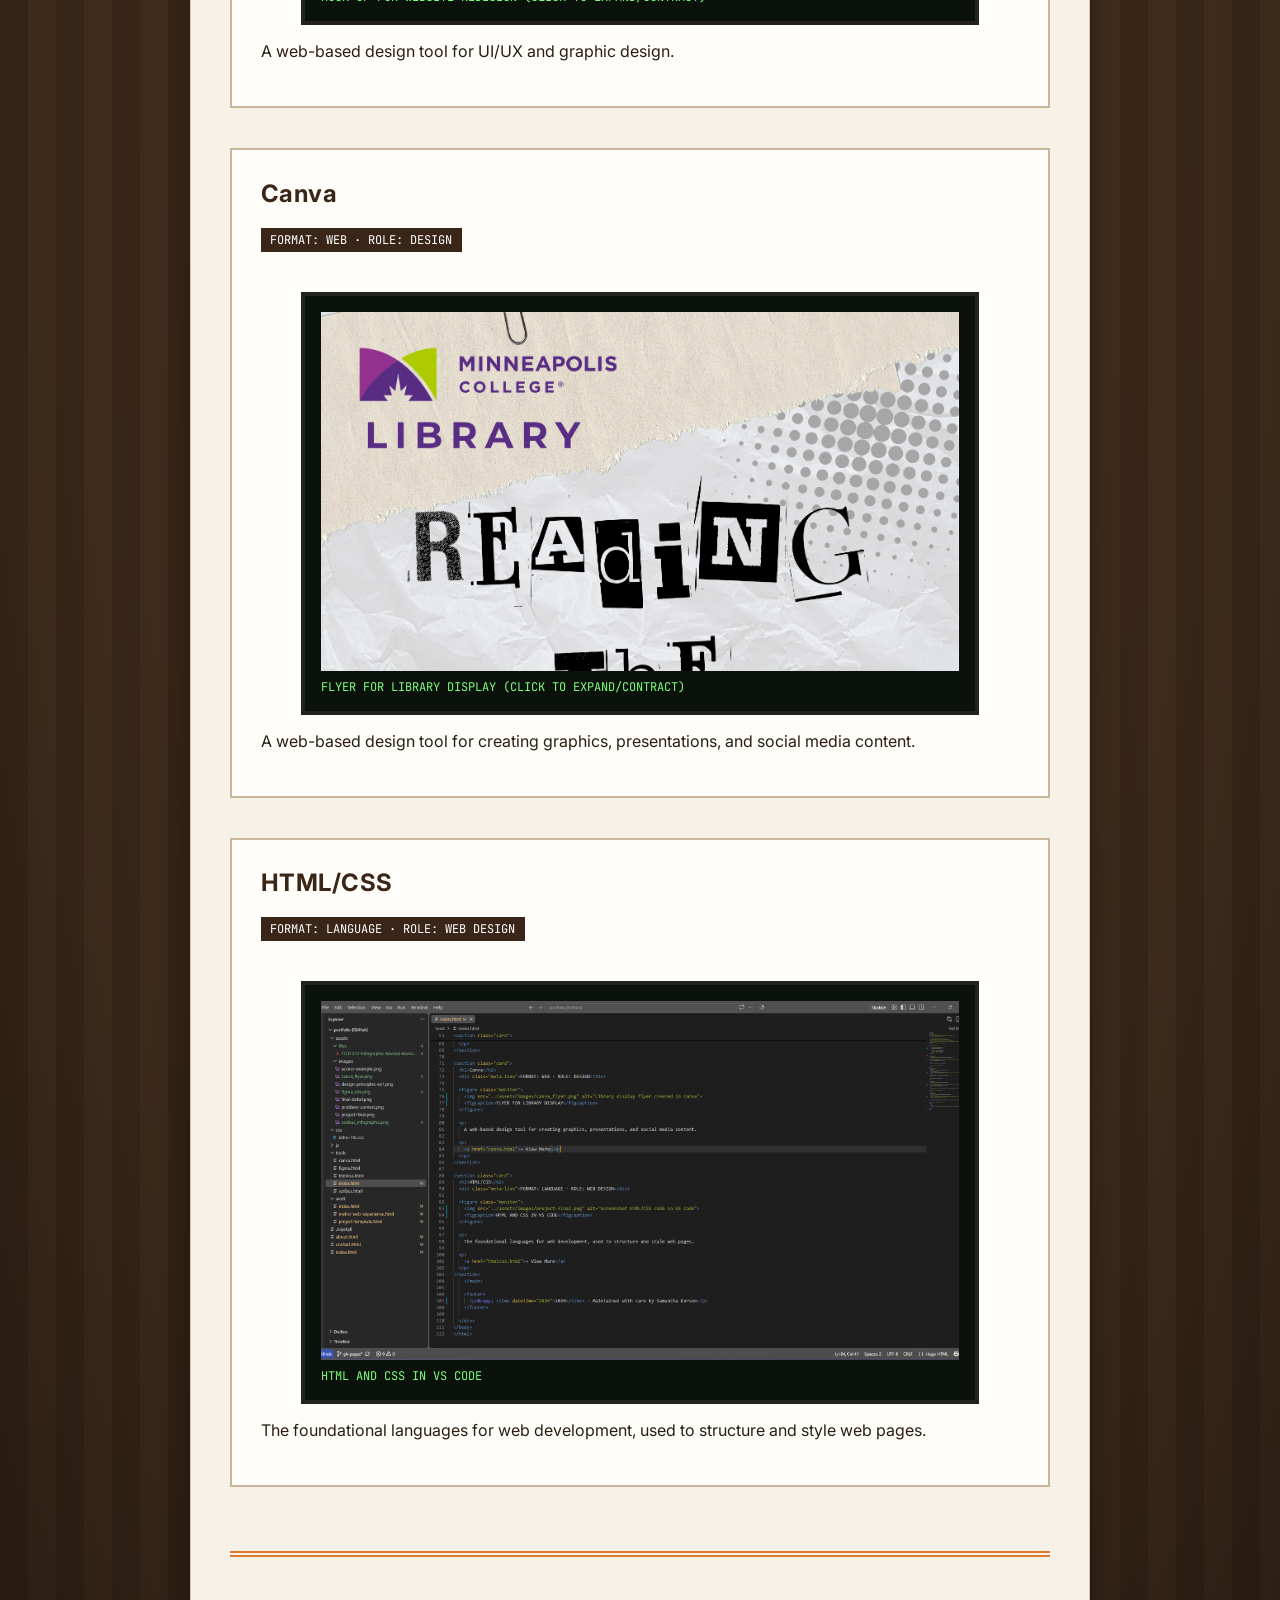
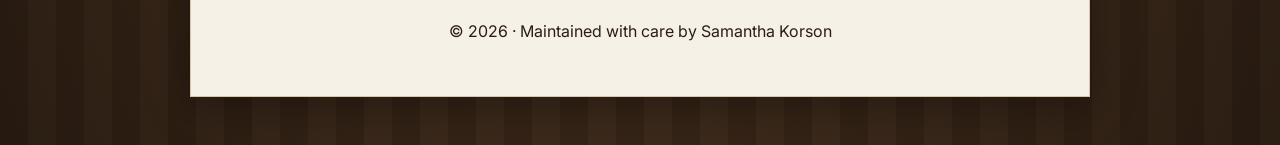
==== commit b9d40064: "Changes to structure, meta-line, images. Cleaned up code." ====
--- a/tools/index.html
+++ b/tools/index.html
@@ -4,7 +4,7 @@
   <meta charset="UTF-8">
   <meta name="viewport" content="width=device-width, initial-scale=1">
 
-  <title>Writing and Design Tools</title>
+  <title>Writing and Design Toolbox</title>
 
   <link rel="stylesheet" href="../css/retro-70s.css">
 
@@ -13,96 +13,95 @@
   <link
     href="https://fonts.googleapis.com/css2?family=Inter:wght@400;600&family=JetBrains+Mono&display=swap"
     rel="stylesheet">
-  <script src="../js/retro-effects.js" defer></script>
 </head>
 
 <body>
   <div class="container">
-
     <header class="page-header">
       <span class="stamp">PROFICIENCIES</span>
       <h1>Writing and Design Tools</h1>
-
       <nav>
         <a href="../index.html">Main Index</a>
         <a href="../work/index.html">Project Archive</a>
-        <a href="index.html">Tools</a>
+        <a href="index.html">Toolbox</a>
         <a href="../about.html">About</a>
         <a href="../contact.html">Contact</a>
       </nav>
     </header>
 
     <main>
+      <section class="card">
+        <h2>Scribus</h2>
+        <div class="meta-line">FORMAT: PROGRAM</div>
+        <div class="meta-line">ROLE: PRINT DOCUMENTS</div>
 
-<section class="card">
-  <h2>Scribus</h2>
-  <div class="meta-line">FORMAT: PROGRAM · ROLE: PRINT DOCUMENTS</div>
+        <figure class="monitor">
+          <input type="checkbox" id="scribus_popover"><label class="check" for="scribus_popover"><img src="../assets/images/scribus_infographic.png" alt="Infographic created in Scribus"></label>
+          <figcaption>GRADUATE PROGRAM INFOGRAPHIC (CLICK TO EXPAND/CONTRACT)</figcaption>
+        </figure>
+        <p>
+          An open-source alternative to Adobe InDesign.
+        </p>
+        <p>
+          <a href="scribus.html">→ View More</a>
+        </p>
+      </section>
 
-  <figure class="monitor">
-    <input type="checkbox" id="scribus_popover"><label class="check" for="scribus_popover"><img src="../assets/images/scribus_infographic.png" alt="Infographic created in Scribus"></label>
-    <figcaption>GRADUATE PROGRAM INFOGRAPHIC (CLICK TO EXPAND/CONTRACT)</figcaption>
-  </figure>
+      <section class="card">
+        <h2>Figma</h2>
+        <div class="meta-line">FORMAT: WEB</div>
+        <div class="meta-line">ROLE: DESIGN</div>
 
-  <p>
-    An open-source alternative to Adobe InDesign.
-  </p>
+        <figure class="monitor">
+          <input type="checkbox" id="figma_popover"><label class="check" for="figma_popover"><img src="../assets/images/figma_site.png" alt="Website redesign mock-up created in Figma"></label>
+          <figcaption>MOCK-UP FOR WEBSITE REDESIGN (CLICK TO EXPAND/CONTRACT)</figcaption>
+        </figure>
+        <p>
+          A web-based design tool for UI/UX and graphic design.
+        </p>
+        <!-- Page Not Yet Implemented
+        <p>
+          <a href="figma.html">→ View More</a>
+        </p>
+        -->
+      </section>
 
-  <p>
-    <a href="scribus.html">→ View More</a>
-  </p>
-</section>
+      <section class="card">
+        <h2>Canva</h2>
+        <div class="meta-line">FORMAT: WEB · ROLE: DESIGN</div>
 
-<section class="card">
-  <h2>Figma</h2>
-  <div class="meta-line">FORMAT: WEB · ROLE: DESIGN</div>
+        <figure class="monitor">
+          <input type="checkbox" id="canva_popover"><label class="check" for="canva_popover"><img src="../assets/images/canva_flyer.png" alt="Library display flyer created in Canva"></label>
+          <figcaption>FLYER FOR LIBRARY DISPLAY (CLICK TO EXPAND/CONTRACT)</figcaption>
+        </figure>
 
-  <figure class="monitor">
-    <input type="checkbox" id="figma_popover"><label class="check" for="figma_popover"><img src="../assets/images/figma_site.png" alt="Website redesign mock-up created in Figma"></label>
-    <figcaption>MOCK-UP FOR WEBSITE REDESIGN (CLICK TO EXPAND/CONTRACT)</figcaption>
-  </figure>
+        <p>
+          A web-based design tool for creating graphics, presentations, and social media content.
+        </p>
+        <!-- Page Not Yet Implemented
+        <p>
+          <a href="canva.html">→ View More</a>
+        </p>
+        -->
+      </section>
 
-  <p>
-    A web-based design tool for UI/UX and graphic design.
-  </p>
+      <section class="card">
+        <h2>HTML/CSS</h2>
+        <div class="meta-line">FORMAT: LANGUAGE · ROLE: WEB DESIGN</div>
 
-  <p>
-    <a href="figma.html">→ View More</a>
-  </p>
-</section>
-
-<section class="card">
-  <h2>Canva</h2>
-  <div class="meta-line">FORMAT: WEB · ROLE: DESIGN</div>
-
-  <figure class="monitor">
-    <input type="checkbox" id="canva_popover"><label class="check" for="canva_popover"><img src="../assets/images/canva_flyer.png" alt="Library display flyer created in Canva"></label>
-    <figcaption>FLYER FOR LIBRARY DISPLAY (CLICK TO EXPAND/CONTRACT)</figcaption>
-  </figure>
-
-  <p>
-    A web-based design tool for creating graphics, presentations, and social media content.
-
-  <p>
-    <a href="canva.html">→ View More</a>
-  </p>
-</section>
-
-<section class="card">
-  <h2>HTML/CSS</h2>
-  <div class="meta-line">FORMAT: LANGUAGE · ROLE: WEB DESIGN</div>
-
-  <figure class="monitor">
-    <input type="checkbox" id="html_popover"><label class="check" for="html_popover"><img src="../assets/images/html_site.png" alt="Screenshot HTML/CSS code in VS Code"></label>
-    <figcaption>HTML AND CSS IN VS CODE (CLICK TO EXPAND/CONTRACT)</figcaption>
-  </figure>
-
-  <p>
-    The foundational languages for web development, used to structure and style web pages.
-
-  <p>
-    <a href="htmlcss.html">→ View More</a>
-  </p>
-</section>
+        <figure class="monitor">
+          <img src="../assets/images/html_site.png" alt="Screenshot HTML/CSS code in VS Code">
+          <figcaption>HTML AND CSS IN VS CODE</figcaption>
+        </figure>
+        <p>
+          The foundational languages for web development, used to structure and style web pages.
+        </p>
+        <!-- Page Not Yet Implemented
+        <p>
+          <a href="htmlcss.html">→ View More</a>
+        </p>
+        -->
+      </section>
     </main>
 
     <footer>
--- a/css/retro-70s.css
+++ b/css/retro-70s.css
@@ -1,13 +1,13 @@
 :root {
   --paper: #f6f1e7;
+  --dark-paper: #fff7eb;
   --brown: #5a3e2b;
   --dark-brown: #3a2618;
   --orange: #e07a2f;
   --border: #c9b59b;
-
   --monitor-bg: #0b120b;
   --monitor-green: #7cff7c;
-
+  --monitor-border: #222;
   --text: #2b1d14;
 }
 
@@ -21,8 +21,6 @@
   margin: 0;
   font-family: Inter, system-ui, sans-serif;
   color: var(--text);
-
-  /* 70s basement: wood paneling + dim lighting */
   background:
     radial-gradient(
       ellipse at center,
@@ -39,7 +37,6 @@
     );
 }
 
-
 h1, h2 {
   letter-spacing: 0.02em;
 }
@@ -50,8 +47,7 @@
   max-width: 900px;
   margin: 3rem auto;
   padding: 2.5rem;
-  background: rgba(246, 241, 231, 0.96);
-
+  background: var(--paper);
   box-shadow:
     0 10px 40px rgba(0, 0, 0, 0.35),
     inset 0 0 0 1px #d8c6aa;
@@ -62,7 +58,7 @@
 .page-header {
   border: 3px solid var(--brown);
   padding: 2rem;
-  background: #fff7eb;
+  background: var(--dark-paper);
   margin-bottom: 3rem;
 }
 
@@ -102,6 +98,7 @@
   border: 2px solid var(--border);
   padding: 1.8rem;
   margin-bottom: 2.5rem;
+  overflow:hidden;
 }
 
 .card h2 {
@@ -109,20 +106,37 @@
   color: var(--dark-brown);
 }
 
+.thumbnail {
+  clear: both;
+  width: 20%;
+  aspect-ratio: 1 / 1;
+  margin: 1rem 1rem 0 0;
+  float: left;
+  object-fit: cover;
+  border: 4px ridge var(--border);
+}
+
 /* ================= META LINE ================= */
 
 .meta-line {
   font-family: "JetBrains Mono", monospace;
+  background: var(--dark-brown);
+  color: white;
+  padding: 0.25rem 0.6rem;
+  margin: 0 0 1rem 0;
   font-size: 0.75rem;
-  color: var(--brown);
-  margin-bottom: 1rem;
+  display: inline-block;
+}
+
+.meta-line a {
+  color: white;
 }
 
 /* ================= MONITOR ================= */
 
 .monitor {
   background: var(--monitor-bg);
-  border: 4px solid #222;
+  border: 4px solid var(--monitor-border);
   padding: 1rem;
   margin-top: 1.5rem;
 }
@@ -164,5 +178,5 @@
   margin-top: 4rem;
   padding-top: 3rem;
   border-top: 6px double var(--orange);
-  color: #6a5545;
+  color: var(--text);
 }
